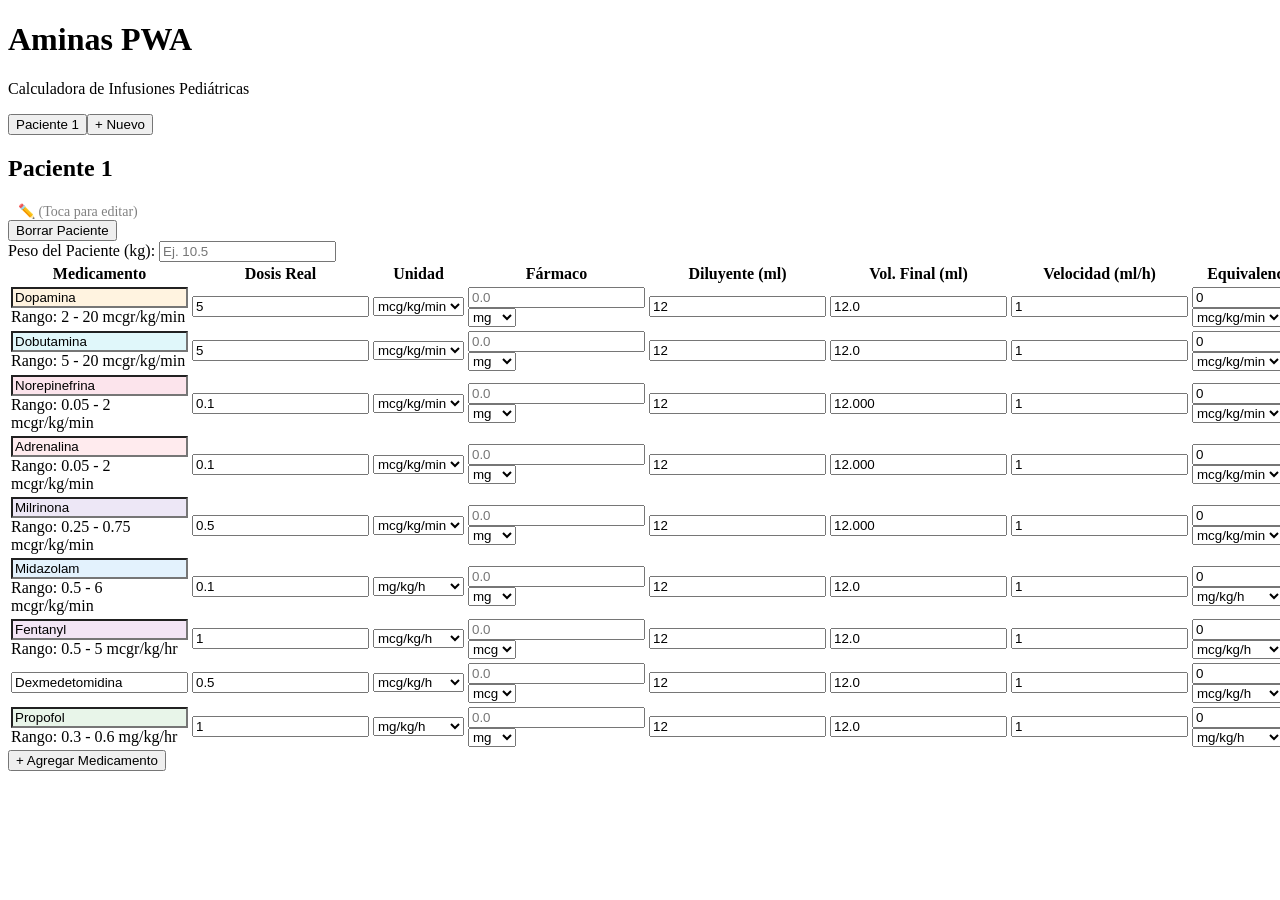
==== index.html @ 46682322 "feat: reestructuracion modular en capas y proteccion de docs privados" ====
<!DOCTYPE html>
<html lang="es">
<head>
    <meta charset="UTF-8">
    <meta name="viewport" content="width=device-width, initial-scale=1.0, maximum-scale=1.0, user-scalable=no">
    <title>Aminas - Infusiones Pediátricas</title>
    <link rel="manifest" href="manifest.json">
    <meta name="theme-color" content="#f0f4f8">
    <link rel="apple-touch-icon" href="icono.png">
    <link rel="stylesheet" href="style.css">
</head>
<body>
    <div class="app-container">
        <header>
            <h1>Aminas PWA</h1>
            <p class="subtitle">Calculadora de Infusiones Pediátricas</p>
        </header>

        <section class="tabs-section" id="tabs-container">
            <!-- Pestañas dinámicas aquí -->
        </section>

        <section class="patient-section">
            <div class="patient-header">
                <h2 id="current-patient-name" contenteditable="true" title="Toca para renombrar">Paciente 1</h2>
                <span style="font-size: 14px; color: gray; margin-left: 10px; cursor: pointer;" title="Toca el nombre para editar">✏️ (Toca para editar)</span>
                <div style="flex-grow: 1;"></div>
                <button id="btn-delete-patient" class="btn btn-outline-danger">Borrar Paciente</button>
            </div>
            <div class="input-group">
                <label for="peso">Peso del Paciente (kg):</label>
                <input type="number" id="peso" step="0.1" min="0" placeholder="Ej. 10.5">
            </div>
        </section>

        <section class="table-section">
            <div class="table-responsive">
                <table id="infusiones-table">
                    <thead>
                        <tr>
                            <th>Medicamento</th>
                            <th>Dosis Real</th>
                            <th>Unidad</th>
                            <th>Fármaco</th>
                            <th>Diluyente (ml)</th>
                            <th>Vol. Final (ml)</th>
                            <th>Velocidad (ml/h)</th>
                            <th>Equivalencia (1 ml/h)</th>
                            <th>Velocidad 2 (ml/h)</th>
                            <th>Equivalencia 2</th>
                            <th>Acción</th>
                        </tr>
                    </thead>
                    <tbody id="table-body">
                        <!-- Las filas se insertarán dinámicamente -->
                    </tbody>
                </table>
            </div>
            <div class="actions">
                <button id="btn-add-row" class="btn btn-primary">+ Agregar Medicamento</button>
            </div>
        </section>
    </div>

    <script type="module" src="js/main.js"></script>
</body>
</html>
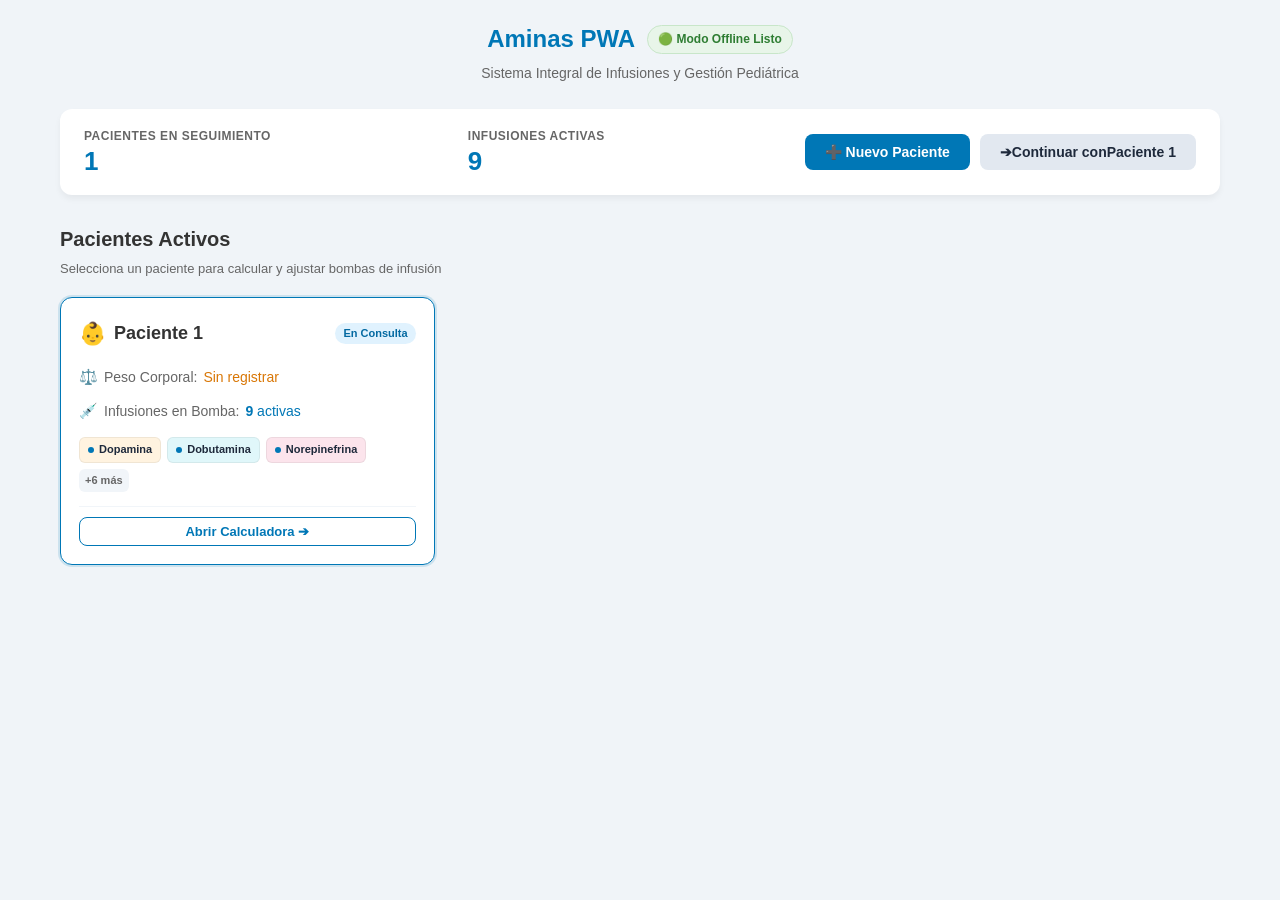
==== commit 0f9222ec: "feat(dashboard): implementar Vista 1 - Dashboard de bienvenida, resumen de pacientes y navegacion SP" ====
--- a/index.html
+++ b/index.html
@@ -11,54 +11,104 @@
 </head>
 <body>
     <div class="app-container">
-        <header>
-            <h1>Aminas PWA</h1>
-            <p class="subtitle">Calculadora de Infusiones Pediátricas</p>
-        </header>
+        <!-- VISTA 1: DASHBOARD / BIENVENIDA -->
+        <section id="view-dashboard" class="app-view">
+            <header class="dashboard-header">
+                <div class="brand-title-wrap">
+                    <h1>Aminas PWA</h1>
+                    <span class="offline-badge" id="offline-badge">🟢 Modo Offline Listo</span>
+                </div>
+                <p class="subtitle">Sistema Integral de Infusiones y Gestión Pediátrica</p>
+            </header>
 
-        <section class="tabs-section" id="tabs-container">
-            <!-- Pestañas dinámicas aquí -->
-        </section>
+            <!-- Barra de métricas y acciones rápidas -->
+            <div class="dashboard-summary-bar">
+                <div class="summary-metric">
+                    <span class="metric-label">Pacientes en Seguimiento</span>
+                    <span class="metric-value" id="dash-total-patients">0</span>
+                </div>
+                <div class="summary-metric">
+                    <span class="metric-label">Infusiones Activas</span>
+                    <span class="metric-value" id="dash-active-infusions">0</span>
+                </div>
+                <div class="dashboard-quick-actions">
+                    <button id="btn-dash-new-patient" class="btn btn-primary">
+                        <span>➕</span> Nuevo Paciente
+                    </button>
+                    <button id="btn-dash-continue" class="btn btn-secondary">
+                        <span>➔</span> Continuar Consulta
+                    </button>
+                </div>
+            </div>
 
-        <section class="patient-section">
-            <div class="patient-header">
-                <h2 id="current-patient-name" contenteditable="true" title="Toca para renombrar">Paciente 1</h2>
-                <span style="font-size: 14px; color: gray; margin-left: 10px; cursor: pointer;" title="Toca el nombre para editar">✏️ (Toca para editar)</span>
-                <div style="flex-grow: 1;"></div>
-                <button id="btn-delete-patient" class="btn btn-outline-danger">Borrar Paciente</button>
-            </div>
-            <div class="input-group">
-                <label for="peso">Peso del Paciente (kg):</label>
-                <input type="number" id="peso" step="0.1" min="0" placeholder="Ej. 10.5">
+            <!-- Grilla de Pacientes -->
+            <div class="patients-grid-section">
+                <div class="section-title-wrap">
+                    <h2 class="section-title">Pacientes Activos</h2>
+                    <span class="section-subtitle">Selecciona un paciente para calcular y ajustar bombas de infusión</span>
+                </div>
+                <div class="patients-grid" id="patients-grid">
+                    <!-- Tarjetas renderizadas dinámicamente -->
+                </div>
             </div>
         </section>
 
-        <section class="table-section">
-            <div class="table-responsive">
-                <table id="infusiones-table">
-                    <thead>
-                        <tr>
-                            <th>Medicamento</th>
-                            <th>Dosis Real</th>
-                            <th>Unidad</th>
-                            <th>Fármaco</th>
-                            <th>Diluyente (ml)</th>
-                            <th>Vol. Final (ml)</th>
-                            <th>Velocidad (ml/h)</th>
-                            <th>Equivalencia (1 ml/h)</th>
-                            <th>Velocidad 2 (ml/h)</th>
-                            <th>Equivalencia 2</th>
-                            <th>Acción</th>
-                        </tr>
-                    </thead>
-                    <tbody id="table-body">
-                        <!-- Las filas se insertarán dinámicamente -->
-                    </tbody>
-                </table>
+        <!-- VISTA 2: CALCULADORA MULTI-PACIENTE -->
+        <section id="view-calculadora" class="app-view" style="display: none;">
+            <div class="calc-nav-bar">
+                <button id="btn-back-to-dashboard" class="btn btn-back">
+                    ← Volver al Inicio
+                </button>
+                <div class="calc-nav-info">
+                    <span class="calc-nav-title">Calculadora de Infusiones</span>
+                    <span class="offline-badge" id="calc-offline-badge">🟢 Modo Offline Listo</span>
+                </div>
             </div>
-            <div class="actions">
-                <button id="btn-add-row" class="btn btn-primary">+ Agregar Medicamento</button>
-            </div>
+
+            <section class="tabs-section" id="tabs-container">
+                <!-- Pestañas dinámicas aquí -->
+            </section>
+
+            <section class="patient-section">
+                <div class="patient-header">
+                    <h2 id="current-patient-name" contenteditable="true" title="Toca para renombrar">Paciente 1</h2>
+                    <span style="font-size: 14px; color: gray; margin-left: 10px; cursor: pointer;" title="Toca el nombre para editar">✏️ (Toca para editar)</span>
+                    <div style="flex-grow: 1;"></div>
+                    <button id="btn-delete-patient" class="btn btn-outline-danger">Borrar Paciente</button>
+                </div>
+                <div class="input-group">
+                    <label for="peso">Peso del Paciente (kg):</label>
+                    <input type="number" id="peso" step="0.1" min="0" placeholder="Ej. 10.5">
+                </div>
+            </section>
+
+            <section class="table-section">
+                <div class="table-responsive">
+                    <table id="infusiones-table">
+                        <thead>
+                            <tr>
+                                <th>Medicamento</th>
+                                <th>Dosis Real</th>
+                                <th>Unidad</th>
+                                <th>Fármaco</th>
+                                <th>Diluyente (ml)</th>
+                                <th>Vol. Final (ml)</th>
+                                <th>Velocidad (ml/h)</th>
+                                <th>Equivalencia (1 ml/h)</th>
+                                <th>Velocidad 2 (ml/h)</th>
+                                <th>Equivalencia 2</th>
+                                <th>Acción</th>
+                            </tr>
+                        </thead>
+                        <tbody id="table-body">
+                            <!-- Las filas se insertarán dinámicamente -->
+                        </tbody>
+                    </table>
+                </div>
+                <div class="actions">
+                    <button id="btn-add-row" class="btn btn-primary">+ Agregar Medicamento</button>
+                </div>
+            </section>
         </section>
     </div>
 
--- a/style.css
+++ b/style.css
@@ -0,0 +1,793 @@
+:root {
+    --bg-color: #f0f4f8;
+    --card-bg: #ffffff;
+    --primary-color: #0077b6;
+    --text-main: #333333;
+    --text-muted: #666666;
+    --border-color: #d1d9e6;
+    --danger-color: #ef476f;
+    --input-bg: #f8fafc;
+}
+
+* {
+    box-sizing: border-box;
+    margin: 0;
+    padding: 0;
+    font-family: -apple-system, BlinkMacSystemFont, "Segoe UI", Roboto, Helvetica, Arial, sans-serif;
+}
+
+body {
+    background-color: var(--bg-color);
+    color: var(--text-main);
+    line-height: 1.6;
+    -webkit-font-smoothing: antialiased;
+}
+
+.app-container {
+    max-width: 1200px;
+    margin: 0 auto;
+    padding: 20px;
+}
+
+header {
+    text-align: center;
+    margin-bottom: 24px;
+}
+
+h1 {
+    color: var(--primary-color);
+    font-size: 24px;
+    font-weight: 600;
+}
+
+.subtitle {
+    color: var(--text-muted);
+    font-size: 14px;
+}
+
+/* Tabs Section */
+.tabs-section {
+    display: flex;
+    gap: 8px;
+    overflow-x: auto;
+    margin-bottom: 20px;
+    padding-bottom: 5px;
+    -webkit-overflow-scrolling: touch;
+}
+
+.tab {
+    padding: 10px 16px;
+    background-color: var(--border-color);
+    color: var(--text-muted);
+    border-radius: 8px;
+    border: none;
+    font-weight: 600;
+    cursor: pointer;
+    white-space: nowrap;
+    transition: background-color 0.2s, color 0.2s;
+}
+
+.tab.active {
+    background-color: var(--primary-color);
+    color: white;
+}
+
+.tab-add {
+    background-color: #e2e8f0;
+    color: var(--primary-color);
+    font-weight: bold;
+}
+
+.patient-header {
+    display: flex;
+    justify-content: space-between;
+    align-items: center;
+    width: 100%;
+    margin-bottom: 20px;
+    padding-bottom: 15px;
+    border-bottom: 1px solid var(--border-color);
+}
+
+#current-patient-name {
+    font-size: 20px;
+    color: var(--text-main);
+    border: 1px dashed transparent;
+    padding: 4px 8px;
+    border-radius: 4px;
+    outline: none;
+}
+
+#current-patient-name:focus {
+    border-color: var(--primary-color);
+    background-color: var(--input-bg);
+}
+
+.patient-section {
+    background: var(--card-bg);
+    padding: 20px;
+    border-radius: 12px;
+    box-shadow: 0 4px 6px rgba(0,0,0,0.05);
+    margin-bottom: 24px;
+    display: flex;
+    flex-direction: column;
+}
+
+.input-group {
+    display: flex;
+    flex-direction: column;
+    align-items: center;
+    gap: 8px;
+}
+
+.input-group label {
+    font-weight: 600;
+    color: var(--primary-color);
+}
+
+.input-group input {
+    font-size: 18px;
+    padding: 10px;
+    border: 2px solid var(--primary-color);
+    border-radius: 8px;
+    width: 150px;
+    text-align: center;
+    outline: none;
+    transition: box-shadow 0.2s;
+}
+
+.input-group input:focus {
+    box-shadow: 0 0 0 3px rgba(0, 119, 182, 0.2);
+}
+
+.table-section {
+    background: var(--card-bg);
+    border-radius: 12px;
+    box-shadow: 0 4px 6px rgba(0,0,0,0.05);
+    padding: 20px;
+    overflow: hidden;
+}
+
+.table-responsive {
+    overflow-x: auto;
+    margin-bottom: 20px;
+    -webkit-overflow-scrolling: touch;
+}
+
+table {
+    width: 100%;
+    border-collapse: collapse;
+    min-width: 800px;
+}
+
+th, td {
+    padding: 12px;
+    text-align: center;
+    border-bottom: 1px solid var(--border-color);
+}
+
+th {
+    background-color: var(--primary-color);
+    color: white;
+    font-weight: 500;
+    font-size: 14px;
+    white-space: nowrap;
+}
+
+td input, td select {
+    width: 100%;
+    min-width: 90px;
+    padding: 10px;
+    border: 1px solid transparent;
+    background-color: var(--input-bg);
+    border-radius: 6px;
+    text-align: center;
+    font-size: 15px;
+    color: var(--text-main);
+    transition: border 0.2s, background 0.2s;
+}
+
+td input.inp-equivalencia {
+    min-width: 80px;
+}
+
+td select.sel-unidad {
+    min-width: 120px;
+}
+
+.equiv-group {
+    display: flex;
+    gap: 8px;
+    align-items: center;
+}
+
+.equiv-group select.sel-equiv-unidad,
+.equiv-group select.sel-farmaco-unidad,
+.equiv-group select.sel-equiv-unidad2 {
+    min-width: 80px;
+}
+
+td input:focus, td select:focus {
+    outline: none;
+    border-color: var(--primary-color);
+    background-color: white;
+    box-shadow: 0 0 0 2px rgba(0, 119, 182, 0.1);
+}
+
+.inp-med {
+    font-weight: 600;
+    color: var(--text-main);
+    border: 1px solid var(--border-color);
+    transition: background-color 0.3s;
+}
+
+.med-range {
+    font-size: 10px;
+    color: #888;
+    margin-top: 4px;
+    text-align: center;
+    line-height: 1.1;
+    min-height: 12px;
+}td input[readonly] {
+    background-color: transparent;
+    color: var(--text-muted);
+    font-weight: bold;
+}
+
+.btn {
+    padding: 10px 20px;
+    border: none;
+    border-radius: 8px;
+    font-size: 14px;
+    font-weight: 600;
+    cursor: pointer;
+    transition: opacity 0.2s;
+}
+
+.btn:active {
+    opacity: 0.8;
+}
+
+.btn-primary {
+    background-color: var(--primary-color);
+    color: white;
+}
+
+.btn-danger {
+    background-color: transparent;
+    color: var(--text-muted);
+    padding: 6px 10px;
+    border: 1px solid var(--border-color);
+}
+
+.btn-danger:hover {
+    background-color: var(--danger-color);
+    color: white;
+    border-color: var(--danger-color);
+}
+
+.btn-outline-danger {
+    background-color: transparent;
+    color: var(--danger-color);
+    border: 1px solid var(--danger-color);
+    padding: 6px 12px;
+}
+
+.btn-outline-danger:hover {
+    background-color: var(--danger-color);
+    color: white;
+}
+
+.actions {
+    display: flex;
+    justify-content: center;
+}
+
+@media (max-width: 768px) {
+    .app-container {
+        padding: 10px;
+    }
+    
+    .patient-section, .table-section {
+        padding: 15px;
+        border-radius: 8px;
+    }
+}
+/* Responsive Card View para Móviles */
+@media screen and (max-width: 768px) {
+    /* Convertir elementos de tabla en bloques y eliminar min-width que causa scroll */
+    table, thead, tbody, th, td, tr {
+        display: block;
+        width: 100%;
+        min-width: 0 !important;
+    }
+
+    /* Ocultar el encabezado de la tabla para limpiar espacio */
+    thead tr {
+        position: absolute;
+        top: -9999px;
+        left: -9999px;
+    }
+
+    /* Cada fila es una "Tarjeta" */
+    tr {
+        margin-bottom: 20px;
+        border: 1px solid var(--border-color);
+        border-radius: 12px;
+        background-color: var(--card-bg);
+        box-shadow: 0 4px 6px rgba(0,0,0,0.05);
+        padding: 15px;
+    }
+
+    /* El primer elemento (Medicamento) se convierte en el título centrado de la tarjeta */
+    .td-med-name {
+        display: flex !important;
+        flex-direction: column !important;
+        align-items: center !important;
+        justify-content: center !important;
+        padding-bottom: 15px !important;
+        border-bottom: 2px solid #f0f4f8 !important;
+        margin-bottom: 15px !important;
+    }
+
+    .td-med-name::before {
+        display: none !important; /* Ocultar la etiqueta "Medicamento" */
+    }
+
+    .td-med-name input.inp-med {
+        max-width: 100% !important;
+        text-align: center !important;
+        font-size: 18px;
+        padding: 8px;
+    }
+
+    /* Cada celda es un renglón dentro de la tarjeta */
+    td {
+        border: none;
+        border-bottom: 1px solid #f0f4f8;
+        position: relative;
+        padding: 10px 0;
+        min-height: auto;
+        display: flex;
+        align-items: center;
+        justify-content: space-between;
+        margin: 0;
+    }
+
+    /* Título de cada celda inyectado desde el data-label */
+    td::before {
+        content: attr(data-label);
+        position: static;
+        width: auto;
+        max-width: 45%;
+        padding-right: 10px;
+        white-space: normal;
+        text-align: left;
+        font-weight: 600;
+        color: var(--text-muted);
+        font-size: 13px;
+        line-height: 1.2;
+        flex-shrink: 0;
+    }
+
+    /* Forzar inputs para que llenen la parte derecha */
+    td input[type="text"],
+    td input[type="number"],
+    td select {
+        width: 100%;
+        max-width: 55%;
+        text-align: right;
+        flex-grow: 1;
+    }
+    
+    .equiv-group {
+        width: 100%;
+        max-width: 55%;
+        justify-content: flex-end;
+        flex-wrap: wrap; 
+    }
+
+    .equiv-group select {
+        max-width: 140px;
+        flex-grow: 1;
+    }
+
+    /* Fila de acción (botón borrar) al final sin borde */
+    td:last-child {
+        border-bottom: none;
+        justify-content: center;
+        padding-left: 0;
+        margin-top: 10px;
+    }
+    
+    td:last-child::before {
+        display: none;
+    }
+}
+
+/* ========================================================
+   VISTA 1: DASHBOARD / PANTALLA DE BIENVENIDA
+   ======================================================== */
+
+.dashboard-header {
+    margin-bottom: 24px;
+    text-align: center;
+}
+
+.brand-title-wrap {
+    display: inline-flex;
+    align-items: center;
+    justify-content: center;
+    gap: 12px;
+    flex-wrap: wrap;
+    margin-bottom: 4px;
+}
+
+.offline-badge {
+    display: inline-flex;
+    align-items: center;
+    gap: 6px;
+    background-color: #e8f5e9;
+    color: #2e7d32;
+    font-size: 12px;
+    font-weight: 700;
+    padding: 4px 10px;
+    border-radius: 16px;
+    border: 1px solid #c8e6c9;
+}
+
+.offline-badge-warning {
+    background-color: #fff8e1;
+    color: #f57f17;
+    border-color: #ffe082;
+}
+
+/* Barra de métricas y acciones rápidas */
+.dashboard-summary-bar {
+    background: var(--card-bg);
+    border-radius: 12px;
+    padding: 18px 24px;
+    box-shadow: 0 4px 6px rgba(0, 0, 0, 0.05);
+    margin-bottom: 28px;
+    display: flex;
+    justify-content: space-between;
+    align-items: center;
+    gap: 16px;
+    flex-wrap: wrap;
+}
+
+.summary-metric {
+    display: flex;
+    flex-direction: column;
+    min-width: 140px;
+}
+
+.metric-label {
+    font-size: 12px;
+    font-weight: 600;
+    color: var(--text-muted);
+    text-transform: uppercase;
+    letter-spacing: 0.5px;
+}
+
+.metric-value {
+    font-size: 26px;
+    font-weight: 800;
+    color: var(--primary-color);
+    line-height: 1.2;
+}
+
+.dashboard-quick-actions {
+    display: flex;
+    align-items: center;
+    gap: 10px;
+    flex-wrap: wrap;
+}
+
+.btn-secondary {
+    background-color: #e2e8f0;
+    color: #1e293b;
+}
+
+.btn-secondary:hover {
+    background-color: #cbd5e1;
+}
+
+.btn-back {
+    background-color: #ffffff;
+    color: var(--primary-color);
+    border: 1px solid var(--border-color);
+    display: inline-flex;
+    align-items: center;
+    gap: 6px;
+}
+
+.btn-back:hover {
+    background-color: #f1f5f9;
+    border-color: var(--primary-color);
+}
+
+.btn-outline-primary {
+    background-color: transparent;
+    color: var(--primary-color);
+    border: 1px solid var(--primary-color);
+}
+
+.btn-outline-primary:hover {
+    background-color: var(--primary-color);
+    color: white;
+}
+
+/* Sección de Pacientes */
+.patients-grid-section {
+    margin-bottom: 30px;
+}
+
+.section-title-wrap {
+    margin-bottom: 16px;
+}
+
+.section-title {
+    font-size: 20px;
+    color: var(--text-main);
+    font-weight: 700;
+}
+
+.section-subtitle {
+    font-size: 13px;
+    color: var(--text-muted);
+}
+
+/* Grilla de Pacientes */
+.patients-grid {
+    display: grid;
+    grid-template-columns: repeat(auto-fill, minmax(300px, 1fr));
+    gap: 18px;
+}
+
+/* Tarjeta individual de paciente */
+.patient-card {
+    background: var(--card-bg);
+    border: 1px solid var(--border-color);
+    border-radius: 12px;
+    padding: 18px;
+    display: flex;
+    flex-direction: column;
+    gap: 14px;
+    transition: transform 0.2s, box-shadow 0.2s, border-color 0.2s;
+    cursor: pointer;
+    position: relative;
+    box-shadow: 0 2px 4px rgba(0, 0, 0, 0.04);
+}
+
+.patient-card:hover {
+    transform: translateY(-2px);
+    box-shadow: 0 8px 16px rgba(0, 0, 0, 0.08);
+    border-color: var(--primary-color);
+}
+
+.patient-card.is-active-card {
+    border-color: var(--primary-color);
+    box-shadow: 0 0 0 2px rgba(0, 119, 182, 0.15);
+}
+
+.patient-card-header {
+    display: flex;
+    justify-content: space-between;
+    align-items: center;
+    gap: 8px;
+}
+
+.patient-card-title-group {
+    display: flex;
+    align-items: center;
+    gap: 8px;
+}
+
+.patient-icon {
+    font-size: 22px;
+}
+
+.patient-card-name {
+    font-size: 18px;
+    font-weight: 700;
+    color: var(--text-main);
+    margin: 0;
+}
+
+.badge-active-patient {
+    font-size: 11px;
+    font-weight: 700;
+    background-color: #e0f2fe;
+    color: #0369a1;
+    padding: 2px 8px;
+    border-radius: 12px;
+    white-space: nowrap;
+}
+
+.patient-card-body {
+    display: flex;
+    flex-direction: column;
+    gap: 10px;
+    flex-grow: 1;
+}
+
+.patient-card-stat {
+    display: flex;
+    align-items: center;
+    gap: 6px;
+    font-size: 14px;
+}
+
+.stat-icon {
+    font-size: 15px;
+}
+
+.stat-label {
+    color: var(--text-muted);
+}
+
+.stat-val {
+    color: var(--text-main);
+}
+
+.text-primary {
+    color: var(--primary-color);
+}
+
+.text-warning {
+    color: #d97706;
+}
+
+.text-muted {
+    color: var(--text-muted);
+}
+
+/* Chips de Medicamentos */
+.patient-card-chips {
+    display: flex;
+    flex-wrap: wrap;
+    gap: 6px;
+    margin-top: 4px;
+}
+
+.med-chip {
+    display: inline-flex;
+    align-items: center;
+    gap: 5px;
+    font-size: 11px;
+    font-weight: 600;
+    padding: 3px 8px;
+    border-radius: 6px;
+    color: #1e293b;
+    border: 1px solid rgba(0, 0, 0, 0.06);
+}
+
+.med-chip-dot {
+    width: 6px;
+    height: 6px;
+    border-radius: 50%;
+    background-color: var(--primary-color);
+}
+
+.med-chip-more {
+    font-size: 11px;
+    font-weight: 600;
+    color: var(--text-muted);
+    padding: 3px 6px;
+    background: #f1f5f9;
+    border-radius: 6px;
+}
+
+.chip-empty {
+    font-size: 12px;
+    color: var(--text-muted);
+    font-style: italic;
+}
+
+.patient-card-footer {
+    display: flex;
+    justify-content: flex-end;
+    border-top: 1px solid #f1f5f9;
+    padding-top: 10px;
+}
+
+.btn-open-calc {
+    font-size: 13px;
+    padding: 6px 14px;
+    width: 100%;
+}
+
+/* Estado vacío */
+.empty-patients-state {
+    text-align: center;
+    padding: 40px 20px;
+    background: var(--card-bg);
+    border-radius: 12px;
+    border: 2px dashed var(--border-color);
+    grid-column: 1 / -1;
+}
+
+.empty-icon {
+    font-size: 40px;
+    display: block;
+    margin-bottom: 12px;
+}
+
+.empty-patients-state h3 {
+    font-size: 18px;
+    color: var(--text-main);
+    margin-bottom: 6px;
+}
+
+.empty-patients-state p {
+    font-size: 14px;
+    color: var(--text-muted);
+}
+
+/* Barra de navegación de la calculadora */
+.calc-nav-bar {
+    display: flex;
+    justify-content: space-between;
+    align-items: center;
+    margin-bottom: 20px;
+    padding-bottom: 14px;
+    border-bottom: 1px solid var(--border-color);
+    gap: 12px;
+    flex-wrap: wrap;
+}
+
+.calc-nav-info {
+    display: flex;
+    align-items: center;
+    gap: 10px;
+}
+
+.calc-nav-title {
+    font-size: 16px;
+    font-weight: 700;
+    color: var(--primary-color);
+}
+
+/* Ajustes Responsive para Móviles */
+@media screen and (max-width: 768px) {
+    .dashboard-summary-bar {
+        flex-direction: column;
+        align-items: stretch;
+        padding: 16px;
+        gap: 14px;
+    }
+
+    .summary-metric {
+        flex-direction: row;
+        justify-content: space-between;
+        align-items: center;
+        border-bottom: 1px solid #f1f5f9;
+        padding-bottom: 8px;
+    }
+
+    .metric-value {
+        font-size: 22px;
+    }
+
+    .dashboard-quick-actions {
+        flex-direction: column;
+    }
+
+    .dashboard-quick-actions button {
+        width: 100%;
+        justify-content: center;
+    }
+
+    .patients-grid {
+        grid-template-columns: 1fr;
+    }
+
+    .calc-nav-bar {
+        flex-direction: column;
+        align-items: stretch;
+    }
+
+    .calc-nav-info {
+        justify-content: space-between;
+    }
+}
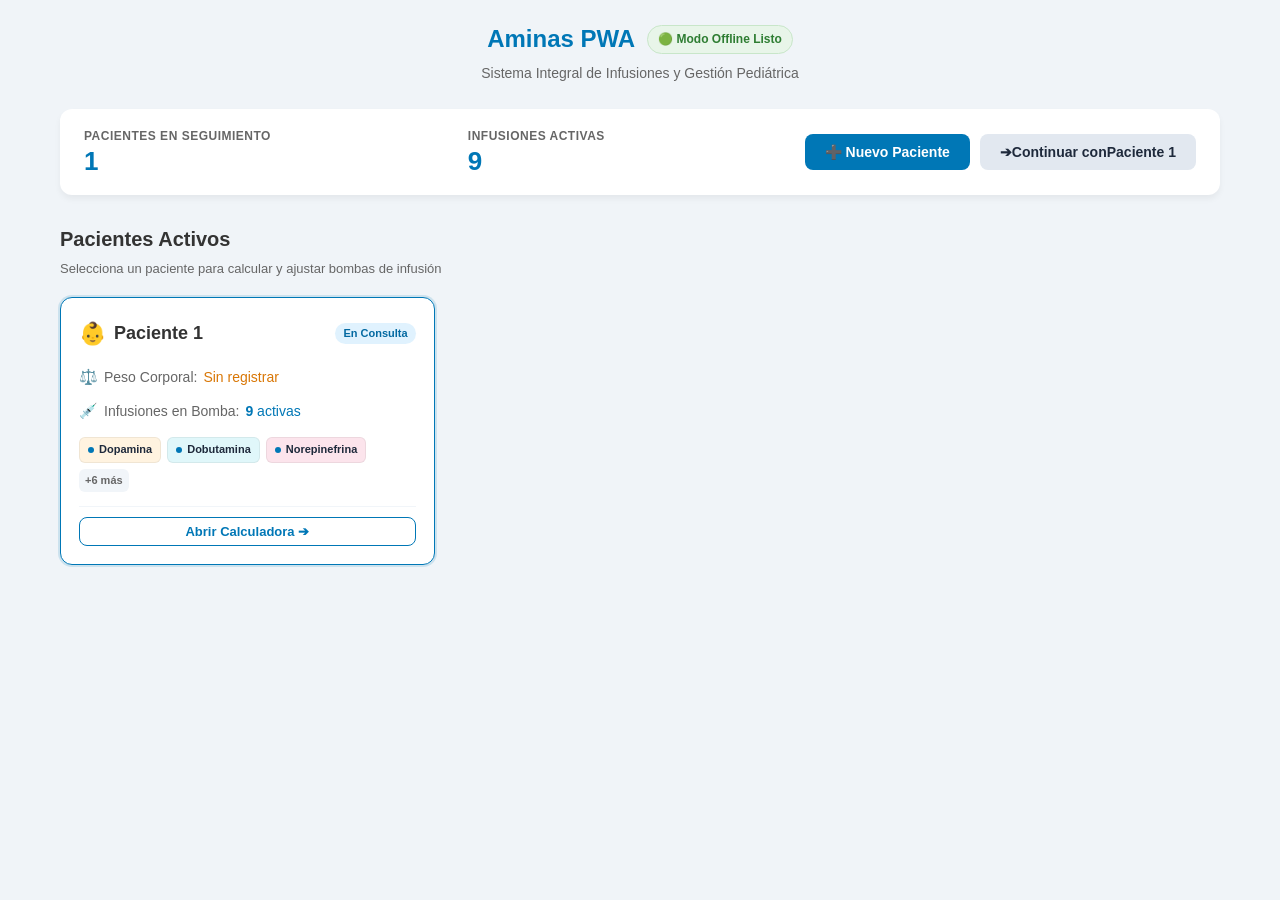
==== commit ffae1ccd: "feat(reportes): implementar Vista 2 - Ficha de entrega de guardia, exportacion a PDF y copia estruct" ====
--- a/index.html
+++ b/index.html
@@ -107,11 +107,43 @@
                 </div>
                 <div class="actions">
                     <button id="btn-add-row" class="btn btn-primary">+ Agregar Medicamento</button>
+                    <button id="btn-generar-reporte" class="btn btn-report">📄 Generar Reporte / Entrega de Guardia</button>
                 </div>
             </section>
         </section>
     </div>
 
+    <!-- MODAL: REPORTE Y ENTREGA DE GUARDIA -->
+    <div id="modal-reporte" class="modal-overlay" style="display: none;">
+        <div class="modal-container">
+            <div class="modal-header">
+                <div class="modal-title-group">
+                    <span class="modal-icon">📄</span>
+                    <h2>Reporte de Guardia / Ficha Médica</h2>
+                </div>
+                <button id="btn-modal-close" class="modal-close-btn" title="Cerrar ventana">✕</button>
+            </div>
+
+            <div class="modal-body" id="modal-reporte-content">
+                <!-- Se inyecta dinámicamente el ticket / ficha médica -->
+            </div>
+
+            <div class="modal-footer">
+                <button id="btn-modal-copy-whatsapp" class="btn btn-whatsapp" title="Copiar resumen en formato listo para WhatsApp">
+                    <span class="btn-icon">📋</span> Copiar para WhatsApp
+                </button>
+                <button id="btn-modal-print-pdf" class="btn btn-primary" title="Imprimir reporte o guardar como PDF">
+                    <span class="btn-icon">🖨️</span> Imprimir / Guardar PDF
+                </button>
+                <button id="btn-modal-cancel" class="btn btn-secondary">
+                    Cerrar
+                </button>
+            </div>
+
+            <div id="copy-feedback-toast" class="copy-toast" style="display: none;"></div>
+        </div>
+    </div>
+
     <script type="module" src="js/main.js"></script>
 </body>
 </html>
--- a/style.css
+++ b/style.css
@@ -791,3 +791,469 @@
         justify-content: space-between;
     }
 }
+
+/* ========================================================
+   VISTA 2: MODAL DE REPORTE / ENTREGA DE GUARDIA
+   ======================================================== */
+
+.actions {
+    display: flex;
+    justify-content: center;
+    gap: 12px;
+    flex-wrap: wrap;
+}
+
+.btn-report {
+    background-color: #0284c7;
+    color: white;
+    display: inline-flex;
+    align-items: center;
+    gap: 6px;
+}
+
+.btn-report:hover {
+    background-color: #0369a1;
+}
+
+.btn-whatsapp {
+    background-color: #25D366;
+    color: white;
+    display: inline-flex;
+    align-items: center;
+    gap: 6px;
+    font-weight: 700;
+}
+
+.btn-whatsapp:hover {
+    background-color: #20ba5a;
+}
+
+/* Modal Overlay */
+.modal-overlay {
+    position: fixed;
+    top: 0;
+    left: 0;
+    right: 0;
+    bottom: 0;
+    background-color: rgba(15, 23, 42, 0.65);
+    backdrop-filter: blur(4px);
+    display: flex;
+    justify-content: center;
+    align-items: center;
+    z-index: 1000;
+    padding: 16px;
+    overflow-y: auto;
+}
+
+body.modal-open {
+    overflow: hidden;
+}
+
+/* Modal Container */
+.modal-container {
+    background-color: #ffffff;
+    border-radius: 14px;
+    box-shadow: 0 20px 25px -5px rgba(0, 0, 0, 0.1), 0 10px 10px -5px rgba(0, 0, 0, 0.04);
+    width: 100%;
+    max-width: 840px;
+    max-height: 90vh;
+    display: flex;
+    flex-direction: column;
+    overflow: hidden;
+    position: relative;
+    animation: modalFadeIn 0.2s ease-out;
+}
+
+@keyframes modalFadeIn {
+    from {
+        opacity: 0;
+        transform: scale(0.97) translateY(8px);
+    }
+    to {
+        opacity: 1;
+        transform: scale(1) translateY(0);
+    }
+}
+
+.modal-header {
+    display: flex;
+    justify-content: space-between;
+    align-items: center;
+    padding: 16px 22px;
+    border-bottom: 1px solid var(--border-color);
+    background-color: #f8fafc;
+}
+
+.modal-title-group {
+    display: flex;
+    align-items: center;
+    gap: 10px;
+}
+
+.modal-title-group h2 {
+    font-size: 18px;
+    color: var(--text-main);
+    font-weight: 700;
+    margin: 0;
+}
+
+.modal-icon {
+    font-size: 22px;
+}
+
+.modal-close-btn {
+    background: none;
+    border: none;
+    font-size: 20px;
+    color: var(--text-muted);
+    cursor: pointer;
+    padding: 4px 8px;
+    border-radius: 6px;
+    transition: background 0.2s, color 0.2s;
+}
+
+.modal-close-btn:hover {
+    background-color: #e2e8f0;
+    color: var(--text-main);
+}
+
+.modal-body {
+    padding: 22px;
+    overflow-y: auto;
+    flex-grow: 1;
+}
+
+.modal-footer {
+    display: flex;
+    justify-content: flex-end;
+    align-items: center;
+    gap: 10px;
+    padding: 14px 22px;
+    border-top: 1px solid var(--border-color);
+    background-color: #f8fafc;
+    flex-wrap: wrap;
+}
+
+/* Toast de confirmación de copia */
+.copy-toast {
+    position: absolute;
+    bottom: 70px;
+    left: 50%;
+    transform: translateX(-50%);
+    background-color: #1e293b;
+    color: #ffffff;
+    font-size: 13px;
+    font-weight: 600;
+    padding: 10px 18px;
+    border-radius: 20px;
+    box-shadow: 0 4px 12px rgba(0, 0, 0, 0.2);
+    z-index: 100;
+    pointer-events: none;
+    animation: toastFade 0.25s ease-out;
+}
+
+.copy-toast-success {
+    background-color: #065f46;
+    border: 1px solid #10b981;
+}
+
+.copy-toast-warning {
+    background-color: #92400e;
+    border: 1px solid #f59e0b;
+}
+
+@keyframes toastFade {
+    from {
+        opacity: 0;
+        transform: translate(-50%, 10px);
+    }
+    to {
+        opacity: 1;
+        transform: translate(-50%, 0);
+    }
+}
+
+/* Estructura del Ticket / Ficha Médica */
+.report-ticket {
+    background: #ffffff;
+    border: 1px solid #cbd5e1;
+    border-radius: 10px;
+    padding: 24px;
+    font-size: 14px;
+    color: #1e293b;
+}
+
+.report-ticket-header {
+    display: flex;
+    justify-content: space-between;
+    align-items: flex-start;
+    padding-bottom: 16px;
+    border-bottom: 2px solid #0284c7;
+    margin-bottom: 16px;
+    gap: 16px;
+    flex-wrap: wrap;
+}
+
+.report-institution {
+    display: flex;
+    align-items: center;
+    gap: 12px;
+}
+
+.report-cross {
+    font-size: 32px;
+}
+
+.report-inst-title {
+    font-size: 16px;
+    font-weight: 800;
+    color: #0284c7;
+    margin: 0;
+    letter-spacing: 0.5px;
+}
+
+.report-inst-subtitle {
+    font-size: 12px;
+    color: #64748b;
+    margin: 2px 0 0 0;
+}
+
+.report-meta {
+    text-align: right;
+    font-size: 12px;
+    color: #475569;
+}
+
+/* Banner de Datos del Paciente */
+.report-patient-banner {
+    display: flex;
+    justify-content: space-between;
+    background-color: #f0f9ff;
+    border: 1px solid #bae6fd;
+    border-radius: 8px;
+    padding: 12px 18px;
+    margin-bottom: 18px;
+    gap: 12px;
+    flex-wrap: wrap;
+}
+
+.patient-banner-item {
+    display: flex;
+    align-items: center;
+    gap: 6px;
+}
+
+.banner-lbl {
+    font-weight: 600;
+    color: #0369a1;
+    font-size: 13px;
+}
+
+.banner-val {
+    font-weight: 700;
+    color: #0f172a;
+    font-size: 14px;
+}
+
+.banner-val.highlight {
+    color: #0284c7;
+    font-size: 16px;
+}
+
+/* Tabla del Reporte */
+.report-table-section {
+    margin-bottom: 20px;
+    overflow-x: auto;
+}
+
+.report-table {
+    width: 100%;
+    border-collapse: collapse;
+    font-size: 13px;
+}
+
+.report-table th {
+    background-color: #f1f5f9;
+    color: #334155;
+    font-weight: 700;
+    padding: 10px 12px;
+    text-align: left;
+    border-bottom: 2px solid #cbd5e1;
+    font-size: 12px;
+    text-transform: uppercase;
+}
+
+.report-table td {
+    padding: 10px 12px;
+    text-align: left;
+    border-bottom: 1px solid #e2e8f0;
+    vertical-align: middle;
+}
+
+.report-table tr:hover {
+    background-color: #f8fafc;
+}
+
+.report-med-badge {
+    display: inline-block;
+    padding: 3px 8px;
+    border-radius: 6px;
+    font-weight: 700;
+    font-size: 13px;
+    color: #0f172a;
+    border: 1px solid rgba(0, 0, 0, 0.08);
+}
+
+.report-empty-row {
+    text-align: center !important;
+    padding: 24px !important;
+    color: #b45309;
+    background-color: #fffbeb;
+    font-style: italic;
+}
+
+/* Notas / Observaciones */
+.report-notes-section {
+    margin-bottom: 24px;
+}
+
+.report-notes-label {
+    display: block;
+    font-weight: 600;
+    font-size: 13px;
+    color: #334155;
+    margin-bottom: 6px;
+}
+
+.report-notes-input {
+    width: 100%;
+    padding: 10px 12px;
+    border: 1px solid #cbd5e1;
+    border-radius: 8px;
+    font-family: inherit;
+    font-size: 13px;
+    color: #1e293b;
+    background-color: #f8fafc;
+    resize: vertical;
+    outline: none;
+    box-sizing: border-box;
+    transition: border-color 0.2s, box-shadow 0.2s;
+}
+
+.report-notes-input:focus {
+    border-color: #0284c7;
+    background-color: #ffffff;
+    box-shadow: 0 0 0 3px rgba(2, 132, 199, 0.15);
+}
+
+/* Bloque de Firmas */
+.report-ticket-footer {
+    display: flex;
+    justify-content: space-between;
+    gap: 40px;
+    margin-top: 24px;
+    padding-top: 20px;
+    border-top: 1px dashed #cbd5e1;
+}
+
+.signature-block {
+    flex: 1;
+    text-align: center;
+}
+
+.signature-line {
+    border-bottom: 1px solid #475569;
+    margin-bottom: 6px;
+    height: 40px;
+}
+
+.signature-label {
+    font-size: 11px;
+    color: #64748b;
+    font-weight: 600;
+    text-transform: uppercase;
+}
+
+/* ========================================================
+   ESTILOS DE IMPRESIÓN OFICIAL HOSPITALARIA (@media print)
+   ======================================================== */
+@media print {
+    /* Ocultar todos los elementos de la aplicación web */
+    body * {
+        visibility: hidden !important;
+    }
+
+    /* Mostrar únicamente el contenedor del reporte */
+    #modal-reporte,
+    #modal-reporte * {
+        visibility: visible !important;
+    }
+
+    #modal-reporte {
+        position: absolute !important;
+        left: 0 !important;
+        top: 0 !important;
+        width: 100% !important;
+        height: auto !important;
+        padding: 0 !important;
+        background: transparent !important;
+        display: block !important;
+    }
+
+    .modal-container {
+        box-shadow: none !important;
+        border: none !important;
+        max-width: 100% !important;
+        max-height: none !important;
+        overflow: visible !important;
+    }
+
+    .modal-header,
+    .modal-footer,
+    .copy-toast {
+        display: none !important;
+    }
+
+    .modal-body {
+        padding: 0 !important;
+        overflow: visible !important;
+    }
+
+    .report-ticket {
+        border: 1px solid #000000 !important;
+        padding: 16px !important;
+        page-break-inside: avoid;
+    }
+
+    .report-ticket-header {
+        border-bottom: 2px solid #000000 !important;
+    }
+
+    .report-inst-title {
+        color: #000000 !important;
+    }
+
+    .report-patient-banner {
+        border: 1px solid #000000 !important;
+        background-color: #f8fafc !important;
+        -webkit-print-color-adjust: exact;
+        print-color-adjust: exact;
+    }
+
+    .report-table th {
+        background-color: #f1f5f9 !important;
+        color: #000000 !important;
+        border-bottom: 2px solid #000000 !important;
+        -webkit-print-color-adjust: exact;
+        print-color-adjust: exact;
+    }
+
+    .report-table td {
+        border-bottom: 1px solid #ccc !important;
+    }
+
+    .report-notes-input {
+        border: 1px dashed #666 !important;
+        background: transparent !important;
+    }
+}
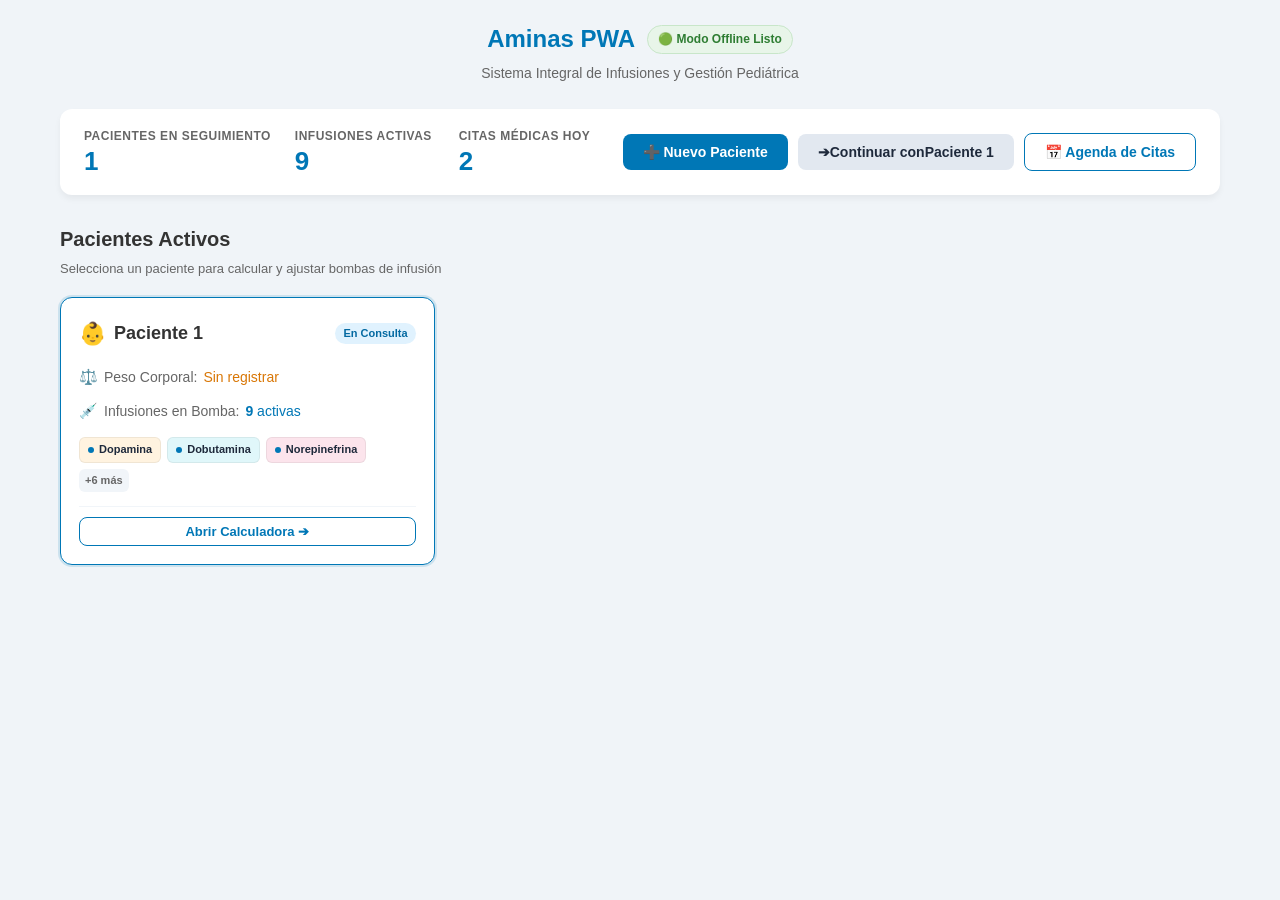
==== commit 2bedb91f: "feat(citas): implementar Vista 3 - Modulo de Citas, agenda pediatrica, control de estados y filtros" ====
--- a/index.html
+++ b/index.html
@@ -31,12 +31,19 @@
                     <span class="metric-label">Infusiones Activas</span>
                     <span class="metric-value" id="dash-active-infusions">0</span>
                 </div>
+                <div class="summary-metric">
+                    <span class="metric-label">Citas Médicas Hoy</span>
+                    <span class="metric-value" id="dash-citas-hoy">0</span>
+                </div>
                 <div class="dashboard-quick-actions">
                     <button id="btn-dash-new-patient" class="btn btn-primary">
                         <span>➕</span> Nuevo Paciente
                     </button>
                     <button id="btn-dash-continue" class="btn btn-secondary">
                         <span>➔</span> Continuar Consulta
+                    </button>
+                    <button id="btn-dash-go-citas" class="btn btn-outline-primary">
+                        <span>📅</span> Agenda de Citas
                     </button>
                 </div>
             </div>
@@ -56,9 +63,14 @@
         <!-- VISTA 2: CALCULADORA MULTI-PACIENTE -->
         <section id="view-calculadora" class="app-view" style="display: none;">
             <div class="calc-nav-bar">
-                <button id="btn-back-to-dashboard" class="btn btn-back">
-                    ← Volver al Inicio
-                </button>
+                <div class="calc-nav-actions">
+                    <button id="btn-back-to-dashboard" class="btn btn-back">
+                        ← Volver al Inicio
+                    </button>
+                    <button id="btn-calc-go-citas" class="btn btn-back">
+                        📅 Agenda de Citas
+                    </button>
+                </div>
                 <div class="calc-nav-info">
                     <span class="calc-nav-title">Calculadora de Infusiones</span>
                     <span class="offline-badge" id="calc-offline-badge">🟢 Modo Offline Listo</span>
@@ -111,6 +123,123 @@
                 </div>
             </section>
         </section>
+
+        <!-- VISTA 3: MÓDULO DE CITAS Y AGENDA PEDIÁTRICA -->
+        <section id="view-citas" class="app-view" style="display: none;">
+            <div class="calc-nav-bar">
+                <div class="calc-nav-actions">
+                    <button id="btn-citas-back-dashboard" class="btn btn-back">
+                        ← Volver al Inicio
+                    </button>
+                    <button id="btn-citas-go-calc" class="btn btn-back">
+                        💉 Calculadora de Bombas
+                    </button>
+                </div>
+                <div class="calc-nav-info">
+                    <span class="calc-nav-title">Agenda de Citas y Seguimiento</span>
+                    <span class="offline-badge">🟢 Modo Offline Listo</span>
+                </div>
+            </div>
+
+            <!-- Resumen de Citas y Botón de Nueva Cita -->
+            <div class="citas-summary-bar">
+                <div class="summary-metric">
+                    <span class="metric-label">Total Citas</span>
+                    <span class="metric-value" id="citas-count-total">0</span>
+                </div>
+                <div class="summary-metric">
+                    <span class="metric-label">Citas para Hoy</span>
+                    <span class="metric-value text-primary" id="citas-count-hoy">0</span>
+                </div>
+                <div class="summary-metric">
+                    <span class="metric-label">Programadas</span>
+                    <span class="metric-value" id="citas-count-prog">0</span>
+                </div>
+                <div class="citas-quick-actions">
+                    <button id="btn-toggle-form-cita" class="btn btn-primary">
+                        <span>➕</span> Nueva Cita Pediátrica
+                    </button>
+                </div>
+            </div>
+
+            <!-- Formulario Colapsable de Nueva Cita -->
+            <div id="form-cita-wrapper" class="citas-form-card" style="display: none;">
+                <h3 class="citas-form-title">Programar Nueva Cita o Control Clínico</h3>
+                <div id="cita-form-alert" class="alert-box alert-warning" style="display: none;"></div>
+
+                <form id="form-nueva-cita" class="citas-form-grid">
+                    <div class="form-group">
+                        <label for="cita-paciente-select">Paciente Pediátrico:</label>
+                        <select id="cita-paciente-select" class="form-control" required>
+                            <!-- Llenado dinámicamente -->
+                        </select>
+                    </div>
+
+                    <div class="form-group" id="cita-custom-nombre-group" style="display: none;">
+                        <label for="cita-custom-nombre">Nombre Completo del Paciente:</label>
+                        <input type="text" id="cita-custom-nombre" class="form-control" placeholder="Ej. Camila Morales (Externo)">
+                    </div>
+
+                    <div class="form-group">
+                        <label for="cita-medico-select">Profesional Responsable:</label>
+                        <select id="cita-medico-select" class="form-control" required>
+                            <!-- Llenado dinámicamente -->
+                        </select>
+                    </div>
+
+                    <div class="form-group">
+                        <label for="cita-fecha">Fecha:</label>
+                        <input type="date" id="cita-fecha" class="form-control" required>
+                    </div>
+
+                    <div class="form-group">
+                        <label for="cita-hora">Hora:</label>
+                        <input type="time" id="cita-hora" class="form-control" required>
+                    </div>
+
+                    <div class="form-group form-group-full">
+                        <label for="cita-motivo">Motivo de Consulta o Control:</label>
+                        <input type="text" id="cita-motivo" class="form-control" list="motivos-sugeridos-list" placeholder="Ej. Control de infusión de Dopamina y signos vitales" required>
+                        <datalist id="motivos-sugeridos-list">
+                            <!-- Opciones sugeridas -->
+                        </datalist>
+                    </div>
+
+                    <div class="form-group form-group-full">
+                        <label for="cita-notas">Observaciones Clínicas / Indicaciones:</label>
+                        <textarea id="cita-notas" class="form-control" rows="2" placeholder="Ej. Traer reporte de gasometría matutina y control horario de diuresis..."></textarea>
+                    </div>
+
+                    <div class="form-group-actions">
+                        <button type="submit" class="btn btn-primary" id="btn-guardar-cita">
+                            💾 Agendar Cita
+                        </button>
+                    </div>
+                </form>
+            </div>
+
+            <!-- Filtros y Barra de Búsqueda -->
+            <div class="citas-filter-bar">
+                <div class="filter-group">
+                    <label for="citas-filter-estado">Filtrar por Estado:</label>
+                    <select id="citas-filter-estado" class="form-control select-filter">
+                        <option value="TODOS">Todos los Estados</option>
+                        <option value="PROGRAMADA">📅 Programadas</option>
+                        <option value="EN_CURSO">🩺 En Consulta</option>
+                        <option value="COMPLETADA">✅ Concluidas</option>
+                        <option value="CANCELADA">❌ Canceladas</option>
+                    </select>
+                </div>
+                <div class="search-group">
+                    <input type="text" id="citas-search-input" class="form-control" placeholder="🔍 Buscar por paciente, médico o motivo...">
+                </div>
+            </div>
+
+            <!-- Contenedor de Tarjetas de Citas -->
+            <div class="citas-grid" id="citas-container">
+                <!-- Se inyectan dinámicamente las citas -->
+            </div>
+        </section>
     </div>
 
     <!-- MODAL: REPORTE Y ENTREGA DE GUARDIA -->
--- a/style.css
+++ b/style.css
@@ -1257,3 +1257,334 @@
         background: transparent !important;
     }
 }
+
+/* ========================================================
+   VISTA 3: MÓDULO DE CITAS Y AGENDA PEDIÁTRICA
+   ======================================================== */
+
+.calc-nav-actions {
+    display: flex;
+    align-items: center;
+    gap: 8px;
+    flex-wrap: wrap;
+}
+
+.citas-summary-bar {
+    background: var(--card-bg);
+    border-radius: 12px;
+    padding: 18px 24px;
+    box-shadow: 0 4px 6px rgba(0, 0, 0, 0.05);
+    margin-bottom: 24px;
+    display: flex;
+    justify-content: space-between;
+    align-items: center;
+    gap: 16px;
+    flex-wrap: wrap;
+}
+
+.citas-quick-actions {
+    display: flex;
+    align-items: center;
+    gap: 10px;
+}
+
+/* Formulario de Agendamiento */
+.citas-form-card {
+    background: var(--card-bg);
+    border: 1px solid var(--border-color);
+    border-radius: 12px;
+    padding: 24px;
+    margin-bottom: 24px;
+    box-shadow: 0 4px 8px rgba(0, 0, 0, 0.04);
+    animation: modalFadeIn 0.2s ease-out;
+}
+
+.citas-form-title {
+    font-size: 18px;
+    font-weight: 700;
+    color: var(--primary-color);
+    margin-bottom: 16px;
+    border-bottom: 1px solid #f1f5f9;
+    padding-bottom: 10px;
+}
+
+.citas-form-grid {
+    display: grid;
+    grid-template-columns: repeat(2, 1fr);
+    gap: 16px;
+}
+
+.form-group {
+    display: flex;
+    flex-direction: column;
+    gap: 6px;
+}
+
+.form-group-full {
+    grid-column: 1 / -1;
+}
+
+.form-group label {
+    font-size: 13px;
+    font-weight: 600;
+    color: #334155;
+}
+
+.form-control {
+    width: 100%;
+    padding: 10px 14px;
+    border: 1px solid var(--border-color);
+    border-radius: 8px;
+    font-size: 14px;
+    color: var(--text-main);
+    background-color: var(--input-bg);
+    transition: border-color 0.2s, background-color 0.2s;
+    outline: none;
+    box-sizing: border-box;
+}
+
+.form-control:focus {
+    border-color: var(--primary-color);
+    background-color: #ffffff;
+    box-shadow: 0 0 0 3px rgba(0, 119, 182, 0.15);
+}
+
+.form-group-actions {
+    grid-column: 1 / -1;
+    display: flex;
+    justify-content: flex-end;
+    margin-top: 8px;
+}
+
+.alert-box {
+    padding: 12px 16px;
+    border-radius: 8px;
+    font-size: 13px;
+    margin-bottom: 16px;
+}
+
+.alert-warning {
+    background-color: #fffbeb;
+    border: 1px solid #fef3c7;
+    color: #b45309;
+}
+
+/* Barra de Filtros y Búsqueda */
+.citas-filter-bar {
+    display: flex;
+    justify-content: space-between;
+    align-items: center;
+    gap: 16px;
+    margin-bottom: 20px;
+    flex-wrap: wrap;
+}
+
+.filter-group {
+    display: flex;
+    align-items: center;
+    gap: 8px;
+}
+
+.filter-group label {
+    font-size: 13px;
+    font-weight: 600;
+    color: var(--text-muted);
+}
+
+.select-filter {
+    min-width: 180px;
+    padding: 8px 12px;
+}
+
+.search-group {
+    flex-grow: 1;
+    max-width: 400px;
+}
+
+/* Grilla de Citas */
+.citas-grid {
+    display: grid;
+    grid-template-columns: repeat(auto-fill, minmax(320px, 1fr));
+    gap: 18px;
+    margin-bottom: 30px;
+}
+
+/* Tarjeta individual de cita */
+.cita-card {
+    background: var(--card-bg);
+    border: 1px solid var(--border-color);
+    border-radius: 12px;
+    padding: 18px;
+    display: flex;
+    flex-direction: column;
+    gap: 12px;
+    box-shadow: 0 2px 4px rgba(0, 0, 0, 0.04);
+    transition: transform 0.2s, box-shadow 0.2s, border-color 0.2s;
+    border-left: 4px solid var(--border-color);
+}
+
+.cita-card:hover {
+    transform: translateY(-2px);
+    box-shadow: 0 8px 16px rgba(0, 0, 0, 0.08);
+}
+
+.cita-status-programada {
+    border-left-color: #0284c7;
+}
+
+.cita-status-en_curso {
+    border-left-color: #ea580c;
+}
+
+.cita-status-completada {
+    border-left-color: #16a34a;
+}
+
+.cita-status-cancelada {
+    border-left-color: #dc2626;
+    opacity: 0.8;
+}
+
+.cita-card-header {
+    display: flex;
+    justify-content: space-between;
+    align-items: center;
+    gap: 8px;
+}
+
+.cita-patient-info {
+    display: flex;
+    align-items: center;
+    gap: 8px;
+}
+
+.cita-patient-icon {
+    font-size: 20px;
+}
+
+.cita-patient-name {
+    font-size: 16px;
+    color: var(--text-main);
+}
+
+.cita-badge {
+    font-size: 11px;
+    font-weight: 700;
+    padding: 3px 8px;
+    border-radius: 12px;
+    white-space: nowrap;
+}
+
+.cita-card-body {
+    display: flex;
+    flex-direction: column;
+    gap: 8px;
+    font-size: 13px;
+    flex-grow: 1;
+}
+
+.cita-info-row {
+    display: flex;
+    align-items: flex-start;
+    gap: 6px;
+}
+
+.cita-icon {
+    font-size: 14px;
+    flex-shrink: 0;
+    margin-top: 2px;
+}
+
+.cita-text {
+    color: #334155;
+    line-height: 1.4;
+}
+
+.cita-motivo-row .cita-text {
+    color: #0f172a;
+}
+
+.cita-notas-row {
+    background-color: #f8fafc;
+    padding: 6px 10px;
+    border-radius: 6px;
+    border-left: 2px solid #cbd5e1;
+    margin-top: 4px;
+}
+
+.cita-card-footer {
+    border-top: 1px solid #f1f5f9;
+    padding-top: 10px;
+    margin-top: 4px;
+}
+
+.cita-action-group {
+    display: flex;
+    align-items: center;
+    gap: 6px;
+    flex-wrap: wrap;
+}
+
+.btn-sm {
+    padding: 5px 10px;
+    font-size: 12px;
+    border-radius: 6px;
+}
+
+.btn-outline-warning {
+    background: transparent;
+    border: 1px solid #ea580c;
+    color: #ea580c;
+}
+
+.btn-outline-warning:hover {
+    background-color: #ea580c;
+    color: white;
+}
+
+.btn-outline-success {
+    background: transparent;
+    border: 1px solid #16a34a;
+    color: #16a34a;
+}
+
+.btn-outline-success:hover {
+    background-color: #16a34a;
+    color: white;
+}
+
+/* Estado vacío de citas */
+.empty-citas-state {
+    text-align: center;
+    padding: 40px 20px;
+    background: var(--card-bg);
+    border-radius: 12px;
+    border: 2px dashed var(--border-color);
+    grid-column: 1 / -1;
+}
+
+/* Responsive para Citas */
+@media screen and (max-width: 768px) {
+    .citas-summary-bar {
+        flex-direction: column;
+        align-items: stretch;
+        padding: 16px;
+    }
+
+    .citas-form-grid {
+        grid-template-columns: 1fr;
+    }
+
+    .citas-filter-bar {
+        flex-direction: column;
+        align-items: stretch;
+    }
+
+    .search-group {
+        max-width: 100%;
+    }
+
+    .citas-grid {
+        grid-template-columns: 1fr;
+    }
+}
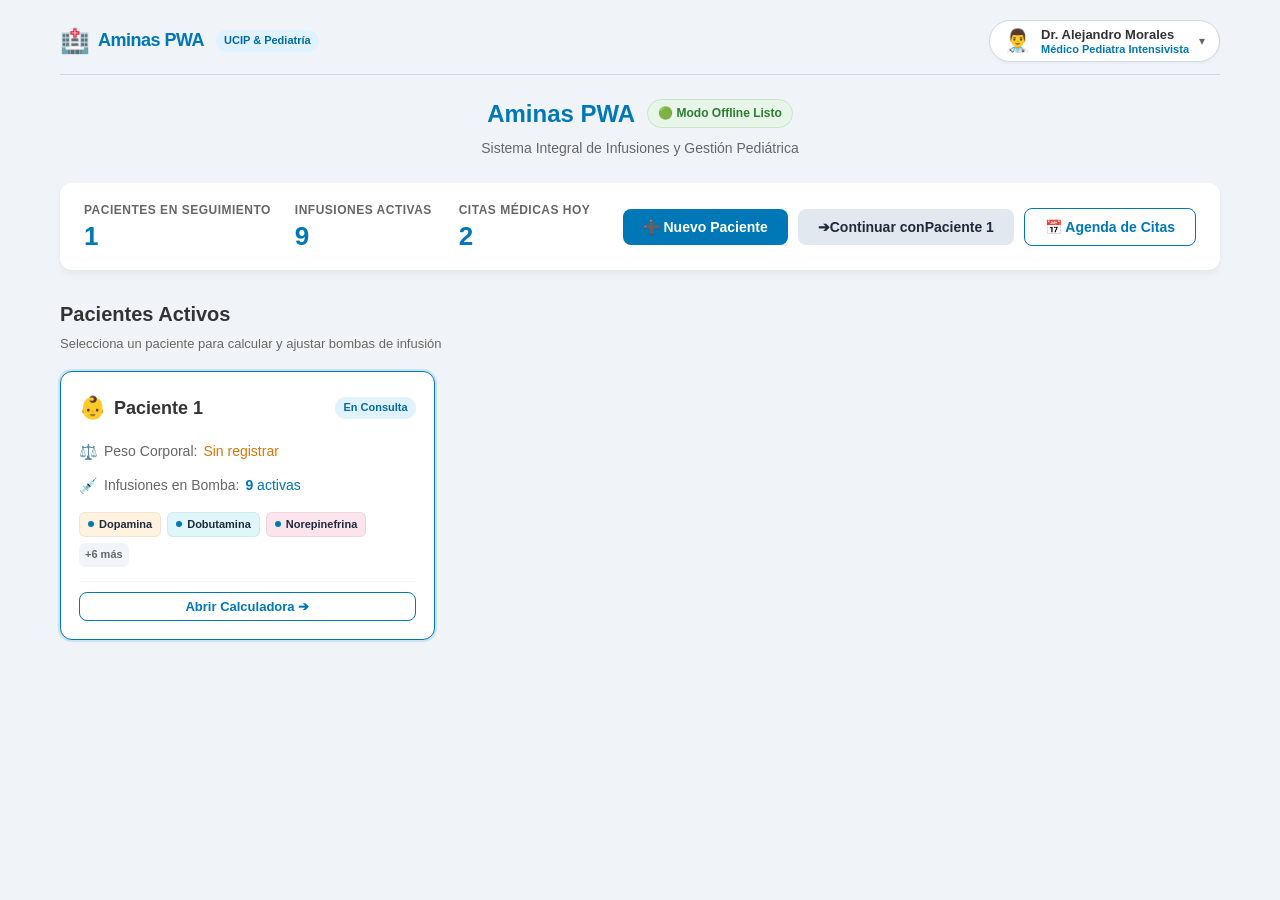
==== commit 63d14eb8: "feat(auth): implementar Fase 5 - Modulo de autenticacion, roles hospitalarios, firma digital y brand" ====
--- a/index.html
+++ b/index.html
@@ -11,6 +11,20 @@
 </head>
 <body>
     <div class="app-container">
+        <!-- Barra de Estado Global y Usuario en Turno -->
+        <header class="global-top-bar">
+            <div class="brand-mini">
+                <span class="brand-icon">🏥</span>
+                <span class="brand-name">Aminas PWA</span>
+                <span class="brand-sub">UCIP & Pediatría</span>
+            </div>
+            <div class="global-top-right">
+                <div id="user-header-container">
+                    <!-- Píldora de usuario activo inyectada dinámicamente -->
+                </div>
+            </div>
+        </header>
+
         <!-- VISTA 1: DASHBOARD / BIENVENIDA -->
         <section id="view-dashboard" class="app-view">
             <header class="dashboard-header">
@@ -273,6 +287,34 @@
         </div>
     </div>
 
+    <!-- MODAL: AUTENTICACIÓN Y SELECCIÓN DE PERFIL HOSPITALARIO -->
+    <div id="modal-auth" class="modal-overlay" style="display: none;">
+        <div class="modal-container modal-auth-container">
+            <div class="modal-header">
+                <div class="modal-title-group">
+                    <span class="modal-icon">👤</span>
+                    <h2>Selección de Perfil / Cambio de Turno</h2>
+                </div>
+                <button id="btn-auth-close" class="modal-close-btn" title="Cerrar ventana">✕</button>
+            </div>
+
+            <div class="modal-body">
+                <p class="modal-lead-text">
+                    Selecciona el profesional de salud activo para registrar prescripciones, citas y firmar los reportes de entrega de turno.
+                </p>
+                <div class="profiles-grid" id="profiles-grid">
+                    <!-- Se inyectan dinámicamente las tarjetas de profesionales -->
+                </div>
+            </div>
+
+            <div class="modal-footer">
+                <button id="btn-auth-cancel" class="btn btn-secondary">
+                    Cerrar
+                </button>
+            </div>
+        </div>
+    </div>
+
     <script type="module" src="js/main.js"></script>
 </body>
 </html>
--- a/style.css
+++ b/style.css
@@ -1588,3 +1588,238 @@
         grid-template-columns: 1fr;
     }
 }
+
+/* ========================================================
+   VISTA 4: AUTENTICACIÓN Y ROLES DE USUARIO HOSPITALARIOS
+   ======================================================== */
+
+.global-top-bar {
+    display: flex;
+    justify-content: space-between;
+    align-items: center;
+    padding-bottom: 12px;
+    margin-bottom: 20px;
+    border-bottom: 1px solid var(--border-color);
+    gap: 12px;
+    flex-wrap: wrap;
+}
+
+.brand-mini {
+    display: flex;
+    align-items: center;
+    gap: 8px;
+}
+
+.brand-icon {
+    font-size: 24px;
+}
+
+.brand-name {
+    font-size: 18px;
+    font-weight: 800;
+    color: var(--primary-color);
+    letter-spacing: -0.5px;
+}
+
+.brand-sub {
+    font-size: 11px;
+    background-color: #e0f2fe;
+    color: #0369a1;
+    font-weight: 700;
+    padding: 2px 8px;
+    border-radius: 12px;
+    margin-left: 4px;
+}
+
+/* Botón/Píldora de Usuario Activo en Cabecera */
+.user-pill-btn {
+    background-color: #ffffff;
+    border: 1px solid var(--border-color);
+    border-radius: 30px;
+    padding: 6px 14px;
+    display: flex;
+    align-items: center;
+    gap: 10px;
+    cursor: pointer;
+    box-shadow: 0 1px 3px rgba(0, 0, 0, 0.05);
+    transition: all 0.2s ease;
+}
+
+.user-pill-btn:hover {
+    border-color: var(--primary-color);
+    background-color: #f8fafc;
+    transform: translateY(-1px);
+    box-shadow: 0 4px 8px rgba(0, 119, 182, 0.1);
+}
+
+.user-pill-avatar {
+    font-size: 22px;
+}
+
+.user-pill-text {
+    display: flex;
+    flex-direction: column;
+    text-align: left;
+}
+
+.user-pill-name {
+    font-size: 13px;
+    font-weight: 700;
+    color: var(--text-main);
+    line-height: 1.2;
+}
+
+.user-pill-role {
+    font-size: 11px;
+    color: var(--primary-color);
+    font-weight: 600;
+}
+
+.user-pill-caret {
+    font-size: 12px;
+    color: var(--text-muted);
+}
+
+/* Modal de Autenticación / Perfiles */
+.modal-auth-container {
+    max-width: 760px;
+}
+
+.modal-lead-text {
+    font-size: 14px;
+    color: var(--text-muted);
+    margin-bottom: 18px;
+    line-height: 1.4;
+}
+
+.profiles-grid {
+    display: grid;
+    grid-template-columns: repeat(auto-fill, minmax(280px, 1fr));
+    gap: 16px;
+    margin-bottom: 10px;
+}
+
+.profile-card {
+    background: #ffffff;
+    border: 1px solid var(--border-color);
+    border-radius: 12px;
+    padding: 16px;
+    display: flex;
+    flex-direction: column;
+    gap: 12px;
+    cursor: pointer;
+    transition: transform 0.2s, box-shadow 0.2s, border-color 0.2s;
+    position: relative;
+    box-shadow: 0 2px 4px rgba(0, 0, 0, 0.03);
+}
+
+.profile-card:hover {
+    transform: translateY(-2px);
+    border-color: var(--primary-color);
+    box-shadow: 0 8px 16px rgba(0, 0, 0, 0.08);
+}
+
+.profile-card.is-active-profile {
+    border-color: var(--primary-color);
+    background-color: #f0f9ff;
+    box-shadow: 0 0 0 2px rgba(0, 119, 182, 0.2);
+}
+
+.profile-card-header {
+    display: flex;
+    align-items: center;
+    gap: 10px;
+}
+
+.profile-avatar {
+    font-size: 32px;
+}
+
+.profile-details {
+    flex-grow: 1;
+}
+
+.profile-name {
+    font-size: 15px;
+    font-weight: 700;
+    color: var(--text-main);
+    margin: 0;
+}
+
+.profile-role {
+    font-size: 12px;
+    color: var(--primary-color);
+    font-weight: 600;
+}
+
+.badge-active-profile {
+    font-size: 11px;
+    font-weight: 700;
+    background-color: #dcfce7;
+    color: #15803d;
+    padding: 3px 8px;
+    border-radius: 12px;
+    white-space: nowrap;
+}
+
+.profile-card-body {
+    display: flex;
+    flex-direction: column;
+    gap: 6px;
+    font-size: 13px;
+    flex-grow: 1;
+    border-top: 1px solid #f1f5f9;
+    padding-top: 10px;
+}
+
+.profile-info-row {
+    display: flex;
+    justify-content: space-between;
+    gap: 8px;
+}
+
+.info-lbl {
+    color: var(--text-muted);
+}
+
+.info-val {
+    color: #0f172a;
+    text-align: right;
+}
+
+.profile-card-footer {
+    border-top: 1px solid #f1f5f9;
+    padding-top: 10px;
+    display: flex;
+    justify-content: flex-end;
+}
+
+.btn-select-profile {
+    width: 100%;
+    justify-content: center;
+}
+
+.signature-text {
+    font-size: 13px;
+    font-weight: 700;
+    color: #0f172a;
+    display: block;
+    margin-top: 18px;
+}
+
+/* Responsive para Cabecera y Perfiles */
+@media screen and (max-width: 768px) {
+    .global-top-bar {
+        flex-direction: column;
+        align-items: stretch;
+    }
+
+    .user-pill-btn {
+        width: 100%;
+        justify-content: space-between;
+    }
+
+    .profiles-grid {
+        grid-template-columns: 1fr;
+    }
+}
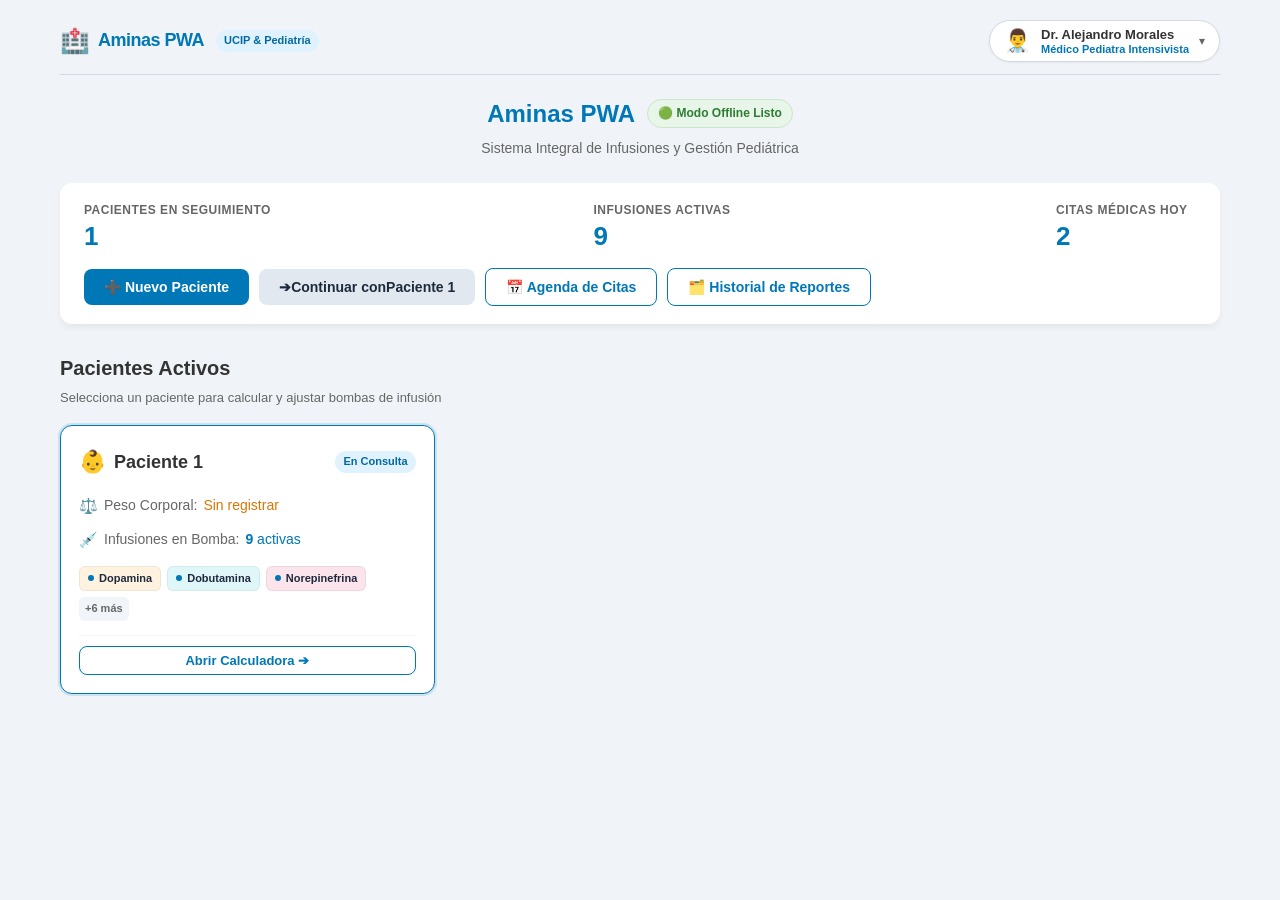
==== commit e3e1130d: "feat: completar ABCC de citas, usuarios e historial y control de acceso por rol - Citas: editar / re" ====
--- a/index.html
+++ b/index.html
@@ -58,6 +58,9 @@
                     </button>
                     <button id="btn-dash-go-citas" class="btn btn-outline-primary">
                         <span>📅</span> Agenda de Citas
+                    </button>
+                    <button id="btn-dash-go-historial" class="btn btn-outline-primary">
+                        <span>🗂️</span> Historial de Reportes
                     </button>
                 </div>
             </div>
@@ -178,7 +181,7 @@
 
             <!-- Formulario Colapsable de Nueva Cita -->
             <div id="form-cita-wrapper" class="citas-form-card" style="display: none;">
-                <h3 class="citas-form-title">Programar Nueva Cita o Control Clínico</h3>
+                <h3 class="citas-form-title" id="cita-form-title">Programar Nueva Cita o Control Clínico</h3>
                 <div id="cita-form-alert" class="alert-box alert-warning" style="display: none;"></div>
 
                 <form id="form-nueva-cita" class="citas-form-grid">
@@ -225,6 +228,9 @@
                     </div>
 
                     <div class="form-group-actions">
+                        <button type="button" class="btn btn-secondary" id="btn-cancelar-edicion-cita" style="display: none;">
+                            ✕ Cancelar Edición
+                        </button>
                         <button type="submit" class="btn btn-primary" id="btn-guardar-cita">
                             💾 Agendar Cita
                         </button>
@@ -254,6 +260,42 @@
                 <!-- Se inyectan dinámicamente las citas -->
             </div>
         </section>
+
+        <!-- VISTA 4: HISTORIAL DE REPORTES DE ENTREGA DE GUARDIA -->
+        <section id="view-historial" class="app-view" style="display: none;">
+            <div class="calc-nav-bar">
+                <div class="calc-nav-actions">
+                    <button id="btn-historial-back-dashboard" class="btn btn-back">
+                        ← Volver al Inicio
+                    </button>
+                </div>
+                <div class="calc-nav-info">
+                    <span class="calc-nav-title">Historial de Entregas de Guardia</span>
+                    <span class="offline-badge">🟢 Modo Offline Listo</span>
+                </div>
+            </div>
+
+            <div class="citas-summary-bar">
+                <div class="summary-metric">
+                    <span class="metric-label">Reportes Guardados</span>
+                    <span class="metric-value" id="historial-count-total">0</span>
+                </div>
+                <div class="summary-metric">
+                    <span class="metric-label">Emitidos Hoy</span>
+                    <span class="metric-value text-primary" id="historial-count-hoy">0</span>
+                </div>
+            </div>
+
+            <div class="citas-filter-bar">
+                <div class="search-group">
+                    <input type="text" id="historial-search-input" class="form-control" placeholder="🔍 Buscar por paciente, profesional u observaciones...">
+                </div>
+            </div>
+
+            <div class="citas-grid" id="historial-container">
+                <!-- Se inyectan dinámicamente los reportes -->
+            </div>
+        </section>
     </div>
 
     <!-- MODAL: REPORTE Y ENTREGA DE GUARDIA -->
@@ -272,6 +314,9 @@
             </div>
 
             <div class="modal-footer">
+                <button id="btn-modal-save-historial" class="btn btn-outline-primary" title="Guardar este reporte en el historial de entregas de guardia">
+                    <span class="btn-icon">💾</span> Guardar en Historial
+                </button>
                 <button id="btn-modal-copy-whatsapp" class="btn btn-whatsapp" title="Copiar resumen en formato listo para WhatsApp">
                     <span class="btn-icon">📋</span> Copiar para WhatsApp
                 </button>
@@ -293,17 +338,101 @@
             <div class="modal-header">
                 <div class="modal-title-group">
                     <span class="modal-icon">👤</span>
-                    <h2>Selección de Perfil / Cambio de Turno</h2>
+                    <h2>Control de Acceso / Perfiles Hospitalarios</h2>
                 </div>
                 <button id="btn-auth-close" class="modal-close-btn" title="Cerrar ventana">✕</button>
             </div>
 
+            <!-- Pestañas de Cambio de Turno vs Nuevo Doctor -->
+            <div class="modal-tab-bar">
+                <button type="button" class="modal-nav-tab active" id="auth-tab-profiles">
+                    👥 Profesionales y Turnos
+                </button>
+                <button type="button" class="modal-nav-tab" id="auth-tab-register">
+                    ➕ Registrar Nuevo Doctor/a
+                </button>
+            </div>
+
             <div class="modal-body">
-                <p class="modal-lead-text">
-                    Selecciona el profesional de salud activo para registrar prescripciones, citas y firmar los reportes de entrega de turno.
-                </p>
-                <div class="profiles-grid" id="profiles-grid">
-                    <!-- Se inyectan dinámicamente las tarjetas de profesionales -->
+                <!-- SECCIÓN 1: LISTADO DE PERFILES PARA CAMBIO DE TURNO -->
+                <div id="auth-profiles-section">
+                    <p class="modal-lead-text">
+                        Selecciona tu perfil profesional para registrar recetas, agendar citas y firmar los reportes de entrega de guardia. <em>(Se te solicitará la contraseña de acceso al turno).</em>
+                    </p>
+                    <div class="profiles-grid" id="profiles-grid">
+                        <!-- Se inyectan dinámicamente las tarjetas de profesionales -->
+                    </div>
+                </div>
+
+                <!-- SECCIÓN 2: FORMULARIO DE REGISTRO DE NUEVO PROFESIONAL -->
+                <div id="auth-register-section" style="display: none;">
+                    <p class="modal-lead-text" id="auth-register-lead">
+                        Ingresa los datos profesionales y credenciales para dar de alta un nuevo médico, especialista o enfermero/a en el sistema.
+                    </p>
+
+                    <div id="auth-register-alert" class="alert-box alert-warning" style="display: none;"></div>
+
+                    <form id="form-register-doctor" class="citas-form-grid">
+                        <div class="form-group form-group-full">
+                            <label for="reg-doc-nombre">Nombre y Apellidos del Profesional:</label>
+                            <input type="text" id="reg-doc-nombre" class="form-control" placeholder="Ej. Dr. Roberto Ramírez Silva" required>
+                        </div>
+
+                        <div class="form-group">
+                            <label for="reg-doc-cedula">Cédula Profesional:</label>
+                            <input type="text" id="reg-doc-cedula" class="form-control" placeholder="Ej. 12849302" required>
+                        </div>
+
+                        <div class="form-group">
+                            <label for="reg-doc-rol">Rol Hospitalario:</label>
+                            <select id="reg-doc-rol" class="form-control" required>
+                                <option value="MEDICO_PEDIATRA">Médico Pediatra Especialista</option>
+                                <option value="ENFERMERO_A">Enfermero/a Especialista UCIP</option>
+                                <option value="RESIDENTE">Médico Residente de Pediatría</option>
+                                <option value="RECEPCION">Administrador / Recepción</option>
+                            </select>
+                        </div>
+
+                        <div class="form-group">
+                            <label for="reg-doc-especialidad">Especialidad o Servicio:</label>
+                            <input type="text" id="reg-doc-especialidad" class="form-control" placeholder="Ej. Cuidados Intensivos Pediátricos" required>
+                        </div>
+
+                        <div class="form-group">
+                            <label for="reg-doc-turno">Turno Asignado:</label>
+                            <select id="reg-doc-turno" class="form-control" required>
+                                <option value="Matutino">Turno Matutino (07:00 - 15:00)</option>
+                                <option value="Vespertino">Turno Vespertino (14:00 - 21:30)</option>
+                                <option value="Nocturno A">Turno Nocturno A</option>
+                                <option value="Nocturno B">Turno Nocturno B</option>
+                                <option value="Jornada Acumulada">Jornada Acumulada / Fines de Semana</option>
+                            </select>
+                        </div>
+
+                        <div class="form-group">
+                            <label for="reg-doc-password">Contraseña de Acceso:</label>
+                            <input type="password" id="reg-doc-password" class="form-control" placeholder="Mínimo 3 caracteres" required autocomplete="new-password">
+                        </div>
+
+                        <div class="form-group">
+                            <label for="reg-doc-confirm-password">Confirmar Contraseña:</label>
+                            <input type="password" id="reg-doc-confirm-password" class="form-control" placeholder="Repite la contraseña" required autocomplete="new-password">
+                        </div>
+
+                        <div class="form-group-actions">
+                            <button type="button" class="btn btn-secondary" id="btn-cancel-edit-doctor" style="display: none;">
+                                ✕ Cancelar Edición
+                            </button>
+                            <button type="submit" class="btn btn-primary" id="btn-submit-new-doctor">
+                                💾 Registrar e Iniciar Turno
+                            </button>
+                        </div>
+                    </form>
+                </div>
+
+                <!-- SECCIÓN 3: VERIFICACIÓN DE CONTRASEÑA -->
+                <div id="auth-password-section" style="display: none;">
+                    <!-- Se inyecta dinámicamente el prompt de contraseña -->
                 </div>
             </div>
 
--- a/style.css
+++ b/style.css
@@ -1823,3 +1823,131 @@
         grid-template-columns: 1fr;
     }
 }
+
+/* ========================================================
+   AUTENTICACIÓN: PESTAÑAS, FORMULARIO Y CONTRASEÑA
+   ======================================================== */
+
+.modal-tab-bar {
+    display: flex;
+    background-color: #f1f5f9;
+    border-bottom: 1px solid var(--border-color);
+    padding: 6px 12px 0 12px;
+    gap: 8px;
+}
+
+.modal-nav-tab {
+    background: transparent;
+    border: none;
+    border-bottom: 3px solid transparent;
+    padding: 10px 16px;
+    font-size: 14px;
+    font-weight: 600;
+    color: var(--text-muted);
+    cursor: pointer;
+    transition: all 0.2s;
+    border-top-left-radius: 8px;
+    border-top-right-radius: 8px;
+}
+
+.modal-nav-tab:hover {
+    color: var(--primary-color);
+    background-color: rgba(255, 255, 255, 0.5);
+}
+
+.modal-nav-tab.active {
+    color: var(--primary-color);
+    border-bottom-color: var(--primary-color);
+    background-color: #ffffff;
+    font-weight: 700;
+}
+
+.auth-demo-hint {
+    background-color: #f8fafc;
+    border: 1px dashed #cbd5e1;
+    padding: 3px 8px;
+    border-radius: 6px;
+    color: #475569;
+    font-size: 11px;
+    display: inline-block;
+}
+
+.auth-demo-hint strong {
+    color: var(--primary-color);
+}
+
+.profile-hint-row {
+    margin-top: 4px;
+}
+
+/* Prompt de Verificación de Contraseña */
+.auth-password-prompt {
+    max-width: 460px;
+    margin: 0 auto;
+    padding: 10px 0;
+    animation: modalFadeIn 0.2s ease-out;
+}
+
+.password-user-preview {
+    text-align: center;
+    background: #f8fafc;
+    border: 1px solid var(--border-color);
+    border-radius: 12px;
+    padding: 18px;
+    margin-bottom: 20px;
+}
+
+.preview-avatar {
+    font-size: 44px;
+    display: block;
+    margin-bottom: 8px;
+}
+
+.preview-name {
+    font-size: 18px;
+    font-weight: 800;
+    color: var(--text-main);
+    margin: 0 0 4px 0;
+}
+
+.preview-role {
+    display: block;
+    font-size: 13px;
+    color: var(--primary-color);
+    font-weight: 600;
+    margin-bottom: 4px;
+}
+
+.preview-cedula {
+    font-size: 12px;
+    color: var(--text-muted);
+}
+
+.password-input {
+    font-size: 18px;
+    text-align: center;
+    letter-spacing: 2px;
+}
+
+.password-hint-box {
+    background-color: #f0fdf4;
+    border: 1px solid #bbf7d0;
+    border-radius: 8px;
+    padding: 10px 14px;
+    margin: 14px 0 20px 0;
+    font-size: 12px;
+    color: #166534;
+    text-align: center;
+}
+
+.password-form-actions {
+    display: flex;
+    justify-content: space-between;
+    gap: 12px;
+}
+
+.alert-danger {
+    background-color: #fef2f2;
+    border: 1px solid #fecaca;
+    color: #991b1b;
+}
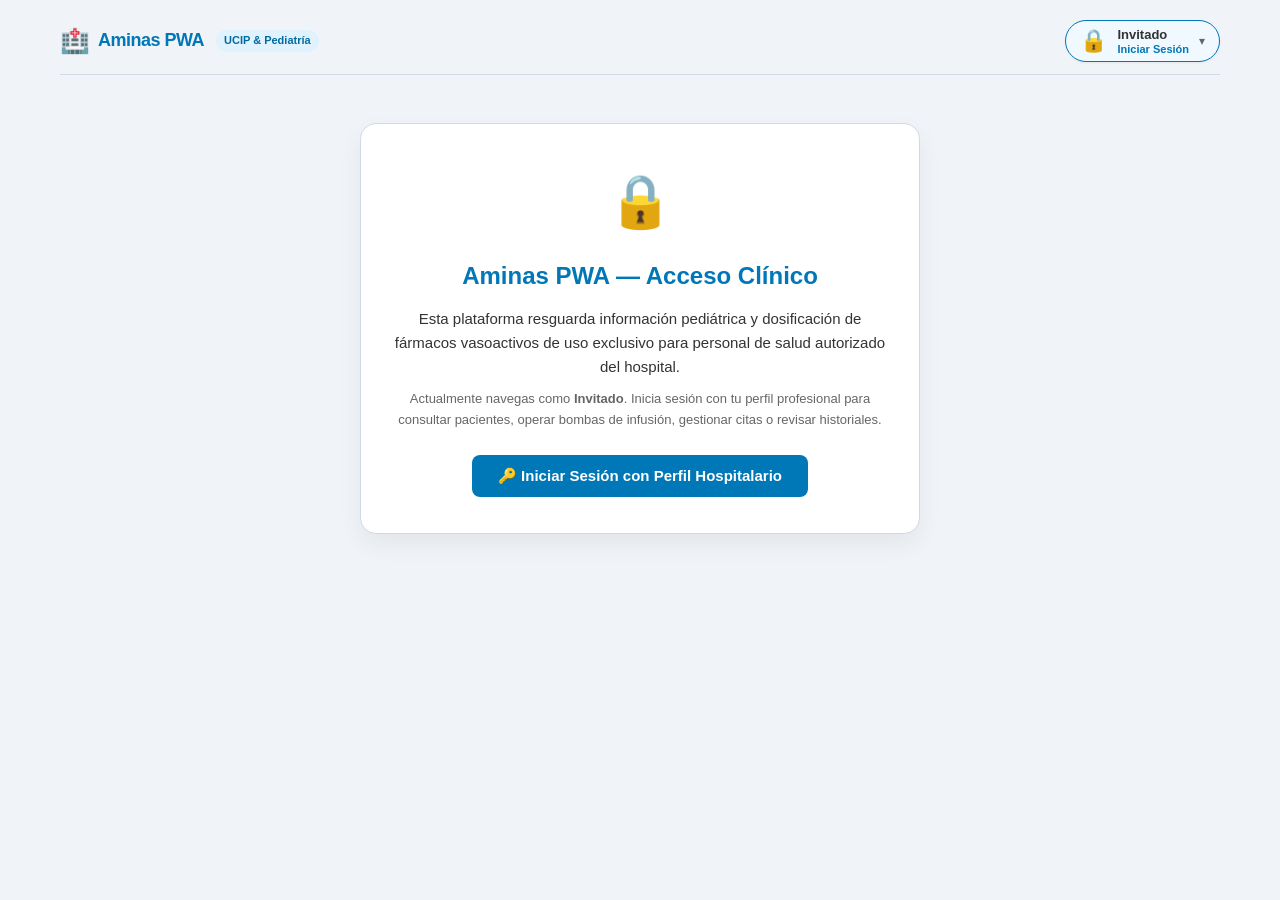
==== commit dd6c80e5: "feat: modo invitado, rol ADMIN exclusivo, ocultar claves, historial de pacientes y fix de firmas/PDF" ====
--- a/index.html
+++ b/index.html
@@ -25,12 +25,28 @@
             </div>
         </header>
 
+        <!-- VISTA 0: PANTALLA DE INVITADO / ACCESO RESTRINGIDO -->
+        <section id="view-guest" class="app-view">
+            <div class="guest-gate-card">
+                <span class="guest-gate-icon">🔒</span>
+                <h1>Aminas PWA — Acceso Clínico</h1>
+                <p class="guest-gate-desc">
+                    Esta plataforma resguarda información pediátrica y dosificación de fármacos vasoactivos de uso exclusivo para personal de salud autorizado del hospital.
+                </p>
+                <p class="guest-gate-sub">
+                    Actualmente navegas como <strong>Invitado</strong>. Inicia sesión con tu perfil profesional para consultar pacientes, operar bombas de infusión, gestionar citas o revisar historiales.
+                </p>
+                <button type="button" id="btn-guest-login" class="btn btn-primary btn-guest-login">
+                    🔑 Iniciar Sesión con Perfil Hospitalario
+                </button>
+            </div>
+        </section>
+
         <!-- VISTA 1: DASHBOARD / BIENVENIDA -->
-        <section id="view-dashboard" class="app-view">
+        <section id="view-dashboard" class="app-view" style="display: none;">
             <header class="dashboard-header">
                 <div class="brand-title-wrap">
                     <h1>Aminas PWA</h1>
-                    <span class="offline-badge" id="offline-badge">🟢 Modo Offline Listo</span>
                 </div>
                 <p class="subtitle">Sistema Integral de Infusiones y Gestión Pediátrica</p>
             </header>
@@ -60,7 +76,7 @@
                         <span>📅</span> Agenda de Citas
                     </button>
                     <button id="btn-dash-go-historial" class="btn btn-outline-primary">
-                        <span>🗂️</span> Historial de Reportes
+                        <span>🗂️</span> Historial Clínico
                     </button>
                 </div>
             </div>
@@ -87,10 +103,12 @@
                     <button id="btn-calc-go-citas" class="btn btn-back">
                         📅 Agenda de Citas
                     </button>
+                    <button id="btn-calc-go-historial" class="btn btn-back">
+                        🗂️ Historial Clínico
+                    </button>
                 </div>
                 <div class="calc-nav-info">
                     <span class="calc-nav-title">Calculadora de Infusiones</span>
-                    <span class="offline-badge" id="calc-offline-badge">🟢 Modo Offline Listo</span>
                 </div>
             </div>
 
@@ -151,10 +169,12 @@
                     <button id="btn-citas-go-calc" class="btn btn-back">
                         💉 Calculadora de Bombas
                     </button>
+                    <button id="btn-citas-go-historial" class="btn btn-back">
+                        🗂️ Historial Clínico
+                    </button>
                 </div>
                 <div class="calc-nav-info">
                     <span class="calc-nav-title">Agenda de Citas y Seguimiento</span>
-                    <span class="offline-badge">🟢 Modo Offline Listo</span>
                 </div>
             </div>
 
@@ -261,7 +281,7 @@
             </div>
         </section>
 
-        <!-- VISTA 4: HISTORIAL DE REPORTES DE ENTREGA DE GUARDIA -->
+        <!-- VISTA 4: HISTORIAL CLÍNICO (REPORTES DE BOMBAS + PACIENTES CONSULTADOS) -->
         <section id="view-historial" class="app-view" style="display: none;">
             <div class="calc-nav-bar">
                 <div class="calc-nav-actions">
@@ -270,30 +290,46 @@
                     </button>
                 </div>
                 <div class="calc-nav-info">
-                    <span class="calc-nav-title">Historial de Entregas de Guardia</span>
-                    <span class="offline-badge">🟢 Modo Offline Listo</span>
+                    <span class="calc-nav-title">Historial Clínico y Bitácora</span>
                 </div>
             </div>
 
             <div class="citas-summary-bar">
                 <div class="summary-metric">
-                    <span class="metric-label">Reportes Guardados</span>
+                    <span class="metric-label">Reportes de Bombas</span>
                     <span class="metric-value" id="historial-count-total">0</span>
                 </div>
                 <div class="summary-metric">
                     <span class="metric-label">Emitidos Hoy</span>
                     <span class="metric-value text-primary" id="historial-count-hoy">0</span>
                 </div>
+                <div class="summary-metric">
+                    <span class="metric-label">Pacientes Consultados</span>
+                    <span class="metric-value" id="historial-count-pacientes">0</span>
+                </div>
+            </div>
+
+            <div class="historial-tabs-bar">
+                <button type="button" class="modal-nav-tab active" id="historial-tab-reportes">
+                    📄 Reportes de Bombas / Guardia
+                </button>
+                <button type="button" class="modal-nav-tab" id="historial-tab-pacientes">
+                    👶 Historial de Pacientes Consultados
+                </button>
             </div>
 
             <div class="citas-filter-bar">
                 <div class="search-group">
-                    <input type="text" id="historial-search-input" class="form-control" placeholder="🔍 Buscar por paciente, profesional u observaciones...">
+                    <input type="text" id="historial-search-input" class="form-control" placeholder="🔍 Buscar por paciente, médico, motivo u observaciones...">
                 </div>
             </div>
 
             <div class="citas-grid" id="historial-container">
-                <!-- Se inyectan dinámicamente los reportes -->
+                <!-- Se inyectan dinámicamente los reportes de bombas -->
+            </div>
+
+            <div class="citas-grid" id="historial-pacientes-container" style="display: none;">
+                <!-- Se inyectan dinámicamente los expedientes de pacientes consultados -->
             </div>
         </section>
     </div>
@@ -389,7 +425,8 @@
                                 <option value="MEDICO_PEDIATRA">Médico Pediatra Especialista</option>
                                 <option value="ENFERMERO_A">Enfermero/a Especialista UCIP</option>
                                 <option value="RESIDENTE">Médico Residente de Pediatría</option>
-                                <option value="RECEPCION">Administrador / Recepción</option>
+                                <option value="RECEPCION">Recepción / Admisión</option>
+                                <option value="ADMIN">Administrador del Sistema</option>
                             </select>
                         </div>
 
@@ -436,7 +473,10 @@
                 </div>
             </div>
 
-            <div class="modal-footer">
+            <div class="modal-footer modal-footer-between">
+                <button id="btn-auth-logout" class="btn btn-outline-danger" style="display: none;">
+                    🚪 Cerrar Sesión
+                </button>
                 <button id="btn-auth-cancel" class="btn btn-secondary">
                     Cerrar
                 </button>
--- a/style.css
+++ b/style.css
@@ -1150,21 +1150,29 @@
 .report-ticket-footer {
     display: flex;
     justify-content: space-between;
+    align-items: flex-end;
     gap: 40px;
     margin-top: 24px;
-    padding-top: 20px;
+    padding-top: 16px;
     border-top: 1px dashed #cbd5e1;
 }
 
 .signature-block {
     flex: 1;
     text-align: center;
+    display: flex;
+    flex-direction: column;
+    align-items: stretch;
 }
 
 .signature-line {
+    display: flex;
+    align-items: flex-end;
+    justify-content: center;
     border-bottom: 1px solid #475569;
     margin-bottom: 6px;
-    height: 40px;
+    height: 46px;
+    padding-bottom: 5px;
 }
 
 .signature-label {
@@ -1177,35 +1185,49 @@
 /* ========================================================
    ESTILOS DE IMPRESIÓN OFICIAL HOSPITALARIA (@media print)
    ======================================================== */
+@page {
+    size: letter portrait;
+    margin: 8mm;
+}
+
 @media print {
-    /* Ocultar todos los elementos de la aplicación web */
-    body * {
-        visibility: hidden !important;
-    }
-
-    /* Mostrar únicamente el contenedor del reporte */
-    #modal-reporte,
-    #modal-reporte * {
-        visibility: visible !important;
+    html,
+    body {
+        height: auto !important;
+        min-height: 0 !important;
+        overflow: visible !important;
+        margin: 0 !important;
+        padding: 0 !important;
+        background: #ffffff !important;
+    }
+
+    /* Eliminar del flujo todo lo que no sea el modal de reporte (evita hojas en blanco) */
+    body > *:not(#modal-reporte) {
+        display: none !important;
     }
 
     #modal-reporte {
-        position: absolute !important;
-        left: 0 !important;
-        top: 0 !important;
+        position: static !important;
+        display: block !important;
         width: 100% !important;
         height: auto !important;
         padding: 0 !important;
-        background: transparent !important;
-        display: block !important;
+        margin: 0 !important;
+        background: #ffffff !important;
+        backdrop-filter: none !important;
+        overflow: visible !important;
     }
 
     .modal-container {
         box-shadow: none !important;
         border: none !important;
+        border-radius: 0 !important;
         max-width: 100% !important;
+        width: 100% !important;
         max-height: none !important;
+        height: auto !important;
         overflow: visible !important;
+        animation: none !important;
     }
 
     .modal-header,
@@ -1221,40 +1243,128 @@
 
     .report-ticket {
         border: 1px solid #000000 !important;
-        padding: 16px !important;
-        page-break-inside: avoid;
+        border-radius: 6px !important;
+        padding: 12px 14px !important;
+        font-size: 11px !important;
     }
 
     .report-ticket-header {
         border-bottom: 2px solid #000000 !important;
+        padding-bottom: 8px !important;
+        margin-bottom: 10px !important;
+    }
+
+    .report-cross {
+        font-size: 22px !important;
     }
 
     .report-inst-title {
         color: #000000 !important;
+        font-size: 13px !important;
+    }
+
+    .report-inst-subtitle {
+        font-size: 10px !important;
+    }
+
+    .report-meta {
+        font-size: 10px !important;
     }
 
     .report-patient-banner {
         border: 1px solid #000000 !important;
         background-color: #f8fafc !important;
+        padding: 7px 12px !important;
+        margin-bottom: 10px !important;
         -webkit-print-color-adjust: exact;
         print-color-adjust: exact;
+    }
+
+    .banner-lbl,
+    .banner-val {
+        font-size: 11px !important;
+    }
+
+    .report-table-section {
+        margin-bottom: 10px !important;
+        overflow: visible !important;
+    }
+
+    .report-table {
+        font-size: 10.5px !important;
     }
 
     .report-table th {
         background-color: #f1f5f9 !important;
         color: #000000 !important;
-        border-bottom: 2px solid #000000 !important;
+        border-bottom: 1.5px solid #000000 !important;
+        padding: 5px 7px !important;
+        font-size: 10px !important;
         -webkit-print-color-adjust: exact;
         print-color-adjust: exact;
     }
 
     .report-table td {
-        border-bottom: 1px solid #ccc !important;
+        border-bottom: 1px solid #cccccc !important;
+        padding: 5px 7px !important;
+    }
+
+    .report-table tr {
+        break-inside: avoid;
+        page-break-inside: avoid;
+    }
+
+    .report-med-badge {
+        font-size: 10.5px !important;
+        padding: 2px 6px !important;
+        -webkit-print-color-adjust: exact;
+        print-color-adjust: exact;
+    }
+
+    .report-notes-section {
+        margin-bottom: 12px !important;
+        break-inside: avoid;
+        page-break-inside: avoid;
+    }
+
+    .report-notes-label {
+        font-size: 11px !important;
+        margin-bottom: 4px !important;
     }
 
     .report-notes-input {
-        border: 1px dashed #666 !important;
+        border: 1px dashed #666666 !important;
         background: transparent !important;
+        font-size: 10.5px !important;
+        padding: 6px 8px !important;
+        min-height: 36px !important;
+        resize: none !important;
+        overflow: hidden !important;
+    }
+
+    .report-ticket-footer {
+        margin-top: 12px !important;
+        padding-top: 10px !important;
+        gap: 32px !important;
+        break-inside: avoid;
+        page-break-inside: avoid;
+    }
+
+    .signature-line {
+        height: 34px !important;
+        padding-bottom: 4px !important;
+        border-bottom: 1px solid #000000 !important;
+    }
+
+    .signature-text {
+        font-size: 11px !important;
+        color: #000000 !important;
+        margin: 0 !important;
+    }
+
+    .signature-label {
+        font-size: 9.5px !important;
+        color: #333333 !important;
     }
 }
 
@@ -1792,11 +1902,19 @@
     padding-top: 10px;
     display: flex;
     justify-content: flex-end;
+    gap: 6px;
 }
 
 .btn-select-profile {
     width: 100%;
     justify-content: center;
+}
+
+/* Botones de Editar / Eliminar profesional: tamaño fijo, sin partir el texto */
+.btn-edit-profile,
+.btn-delete-profile {
+    flex: 0 0 auto;
+    white-space: nowrap;
 }
 
 .signature-text {
@@ -1804,7 +1922,8 @@
     font-weight: 700;
     color: #0f172a;
     display: block;
-    margin-top: 18px;
+    margin: 0;
+    line-height: 1.25;
 }
 
 /* Responsive para Cabecera y Perfiles */
@@ -1951,3 +2070,196 @@
     border: 1px solid #fecaca;
     color: #991b1b;
 }
+
+/* ========================================================
+   PANTALLA DE INVITADO Y HISTORIAL DE PACIENTES CONSULTADOS
+   ======================================================== */
+
+.user-pill-guest {
+    border-color: var(--primary-color);
+    background-color: #f0f9ff;
+}
+
+.guest-gate-card {
+    max-width: 560px;
+    margin: 48px auto;
+    background: var(--card-bg);
+    border: 1px solid var(--border-color);
+    border-radius: 16px;
+    padding: 36px 28px;
+    text-align: center;
+    box-shadow: 0 10px 24px rgba(0, 0, 0, 0.06);
+}
+
+.guest-gate-icon {
+    font-size: 52px;
+    display: block;
+    margin-bottom: 14px;
+}
+
+.guest-gate-card h1 {
+    font-size: 24px;
+    margin-bottom: 12px;
+}
+
+.guest-gate-desc {
+    font-size: 15px;
+    color: var(--text-main);
+    margin-bottom: 10px;
+}
+
+.guest-gate-sub {
+    font-size: 13px;
+    color: var(--text-muted);
+    margin-bottom: 24px;
+}
+
+.btn-guest-login {
+    font-size: 15px;
+    padding: 12px 26px;
+}
+
+.modal-footer-between {
+    justify-content: space-between;
+}
+
+/* Pestañas del Historial Clínico */
+.historial-tabs-bar {
+    display: flex;
+    gap: 8px;
+    border-bottom: 2px solid var(--border-color);
+    margin-bottom: 18px;
+    flex-wrap: wrap;
+}
+
+/* Expediente de Paciente Consultado */
+.expediente-card {
+    background: var(--card-bg);
+    border: 1px solid var(--border-color);
+    border-radius: 12px;
+    padding: 18px;
+    display: flex;
+    flex-direction: column;
+    gap: 12px;
+    box-shadow: 0 2px 6px rgba(0, 0, 0, 0.04);
+}
+
+.expediente-header {
+    display: flex;
+    justify-content: space-between;
+    align-items: flex-start;
+    gap: 10px;
+}
+
+.exp-submeta {
+    font-size: 12px;
+    color: var(--text-muted);
+    margin-top: 2px;
+}
+
+.exp-stats-pills {
+    display: flex;
+    flex-wrap: wrap;
+    gap: 6px;
+}
+
+.exp-pill {
+    font-size: 11px;
+    font-weight: 600;
+    padding: 3px 8px;
+    border-radius: 10px;
+    background: #f1f5f9;
+    color: #334155;
+}
+
+.exp-pill-ok {
+    background: #dcfce7;
+    color: #15803d;
+}
+
+.exp-pill-cancel {
+    background: #fee2e2;
+    color: #b91c1c;
+}
+
+.exp-pill-info {
+    background: #e0f2fe;
+    color: #0369a1;
+}
+
+.exp-section {
+    border-top: 1px solid #f1f5f9;
+    padding-top: 10px;
+}
+
+.exp-section-title {
+    font-size: 12px;
+    font-weight: 700;
+    color: var(--primary-color);
+    text-transform: uppercase;
+    letter-spacing: 0.4px;
+    margin-bottom: 8px;
+}
+
+.exp-empty-note {
+    font-size: 12px;
+    color: var(--text-muted);
+    font-style: italic;
+}
+
+.exp-timeline {
+    display: flex;
+    flex-direction: column;
+    gap: 8px;
+}
+
+.exp-timeline-item {
+    background: #f8fafc;
+    border: 1px solid #e2e8f0;
+    border-radius: 8px;
+    padding: 8px 10px;
+    font-size: 12px;
+}
+
+.exp-timeline-top {
+    display: flex;
+    justify-content: space-between;
+    align-items: center;
+    gap: 6px;
+    margin-bottom: 4px;
+    flex-wrap: wrap;
+}
+
+.exp-date {
+    font-weight: 600;
+    color: #334155;
+}
+
+.exp-timeline-detail {
+    color: #0f172a;
+    line-height: 1.35;
+}
+
+.exp-timeline-note {
+    margin-top: 4px;
+    color: #475569;
+    font-style: italic;
+}
+
+.exp-reports-list {
+    display: flex;
+    flex-direction: column;
+    gap: 6px;
+}
+
+.exp-report-row {
+    display: flex;
+    justify-content: space-between;
+    align-items: center;
+    gap: 8px;
+    background: #f0f9ff;
+    border: 1px solid #bae6fd;
+    border-radius: 8px;
+    padding: 8px 10px;
+    font-size: 12px;
+}
